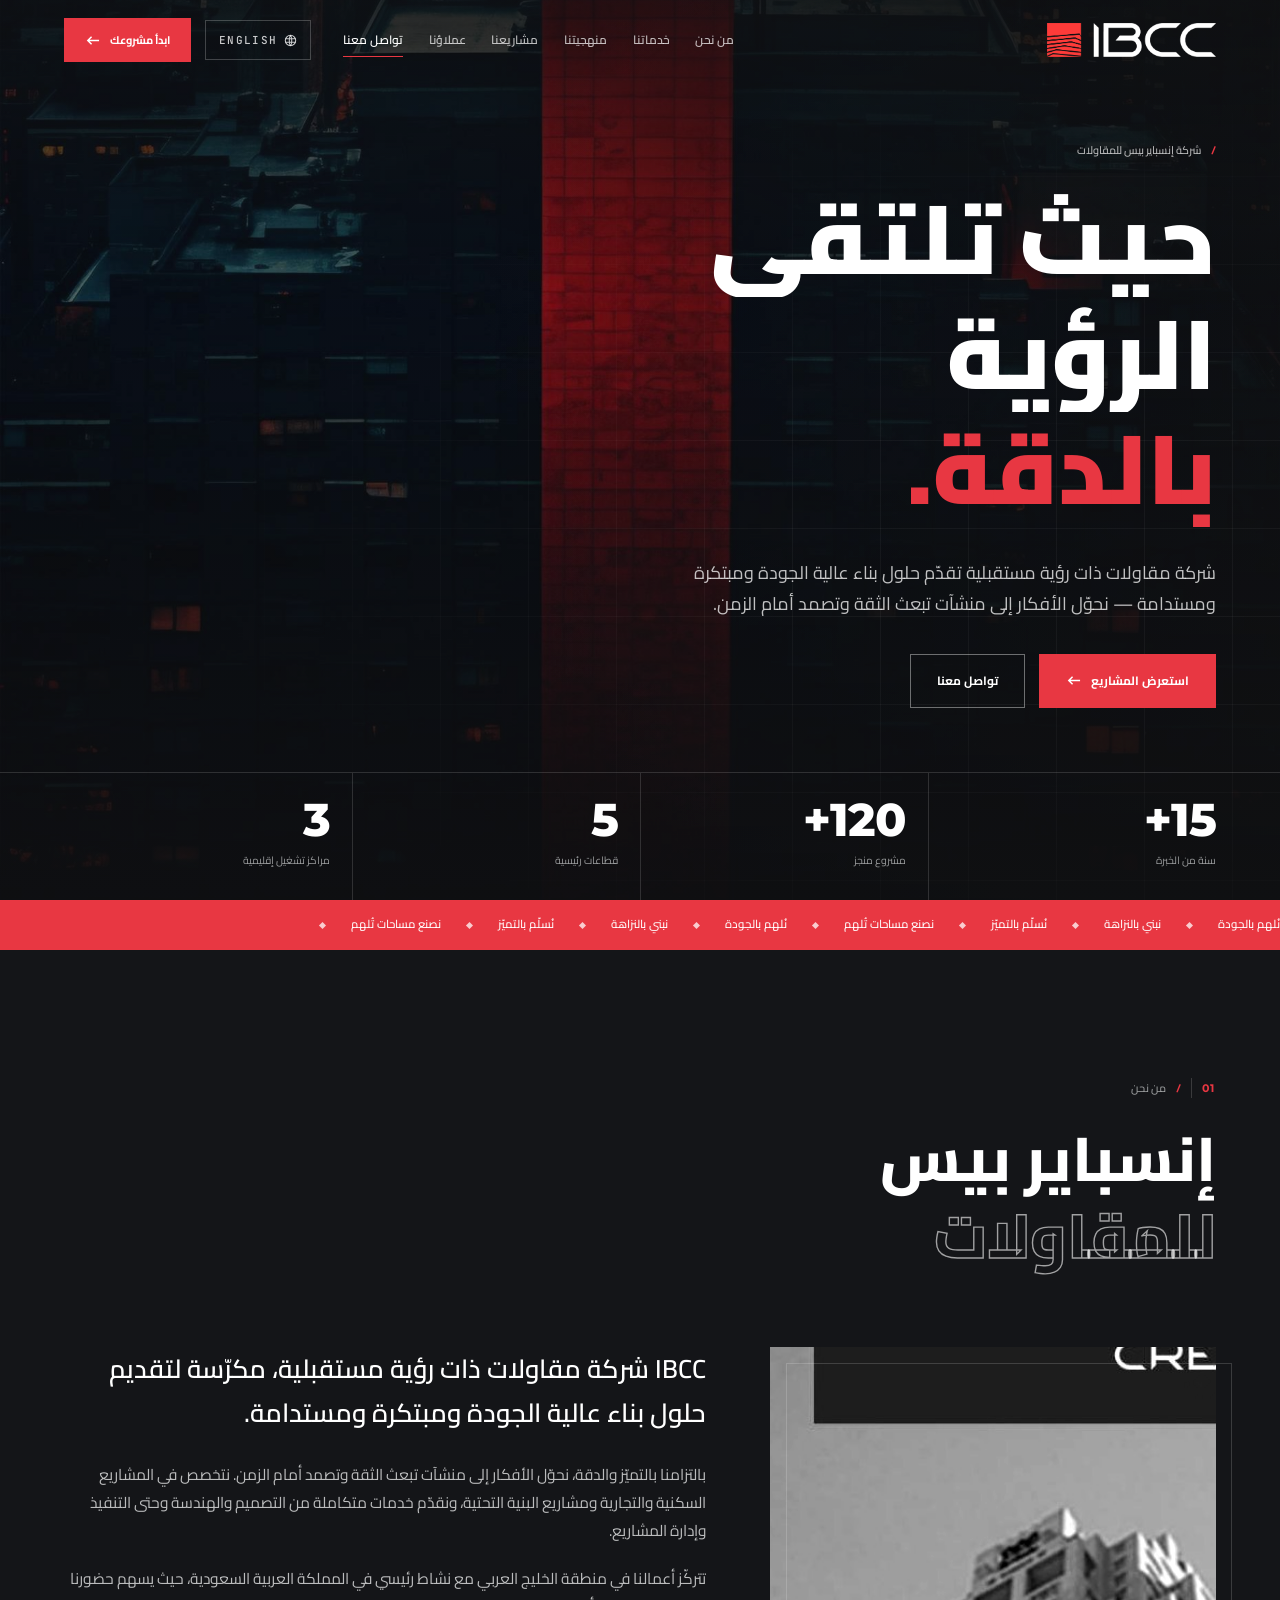
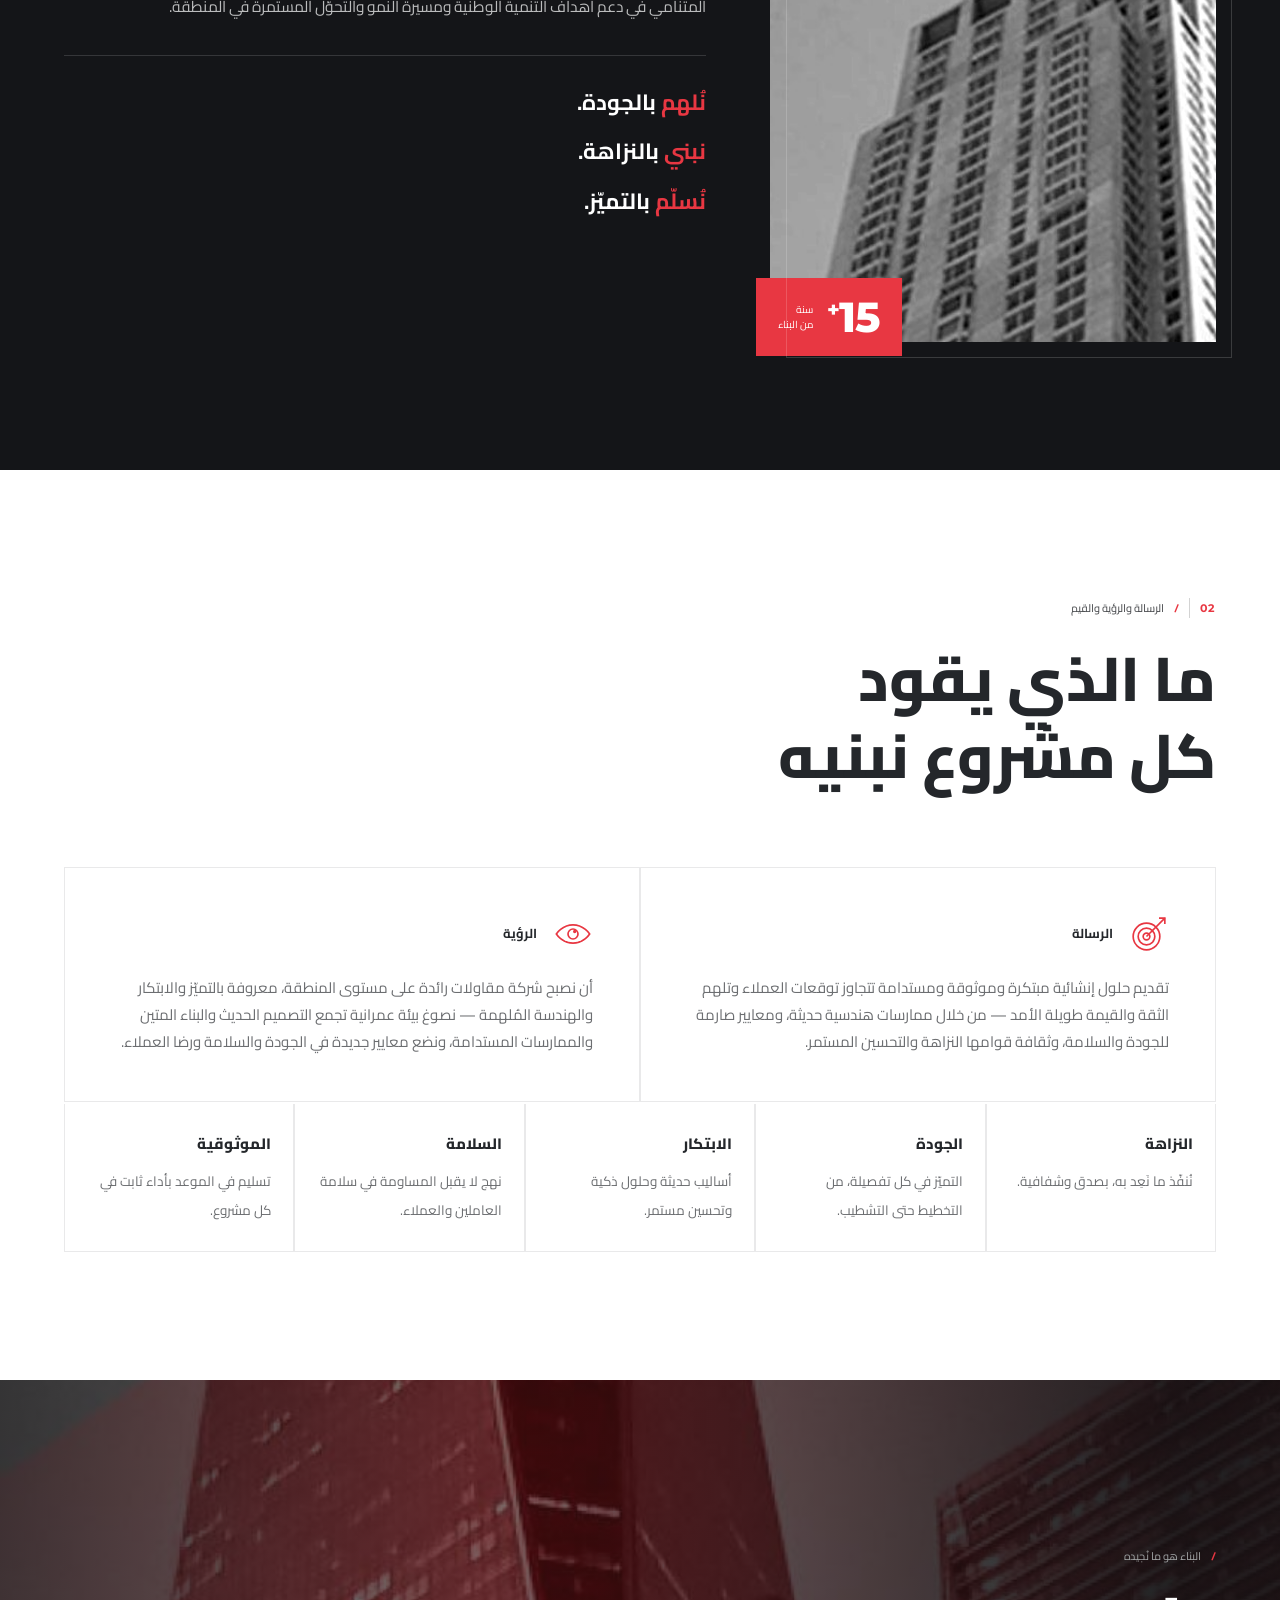
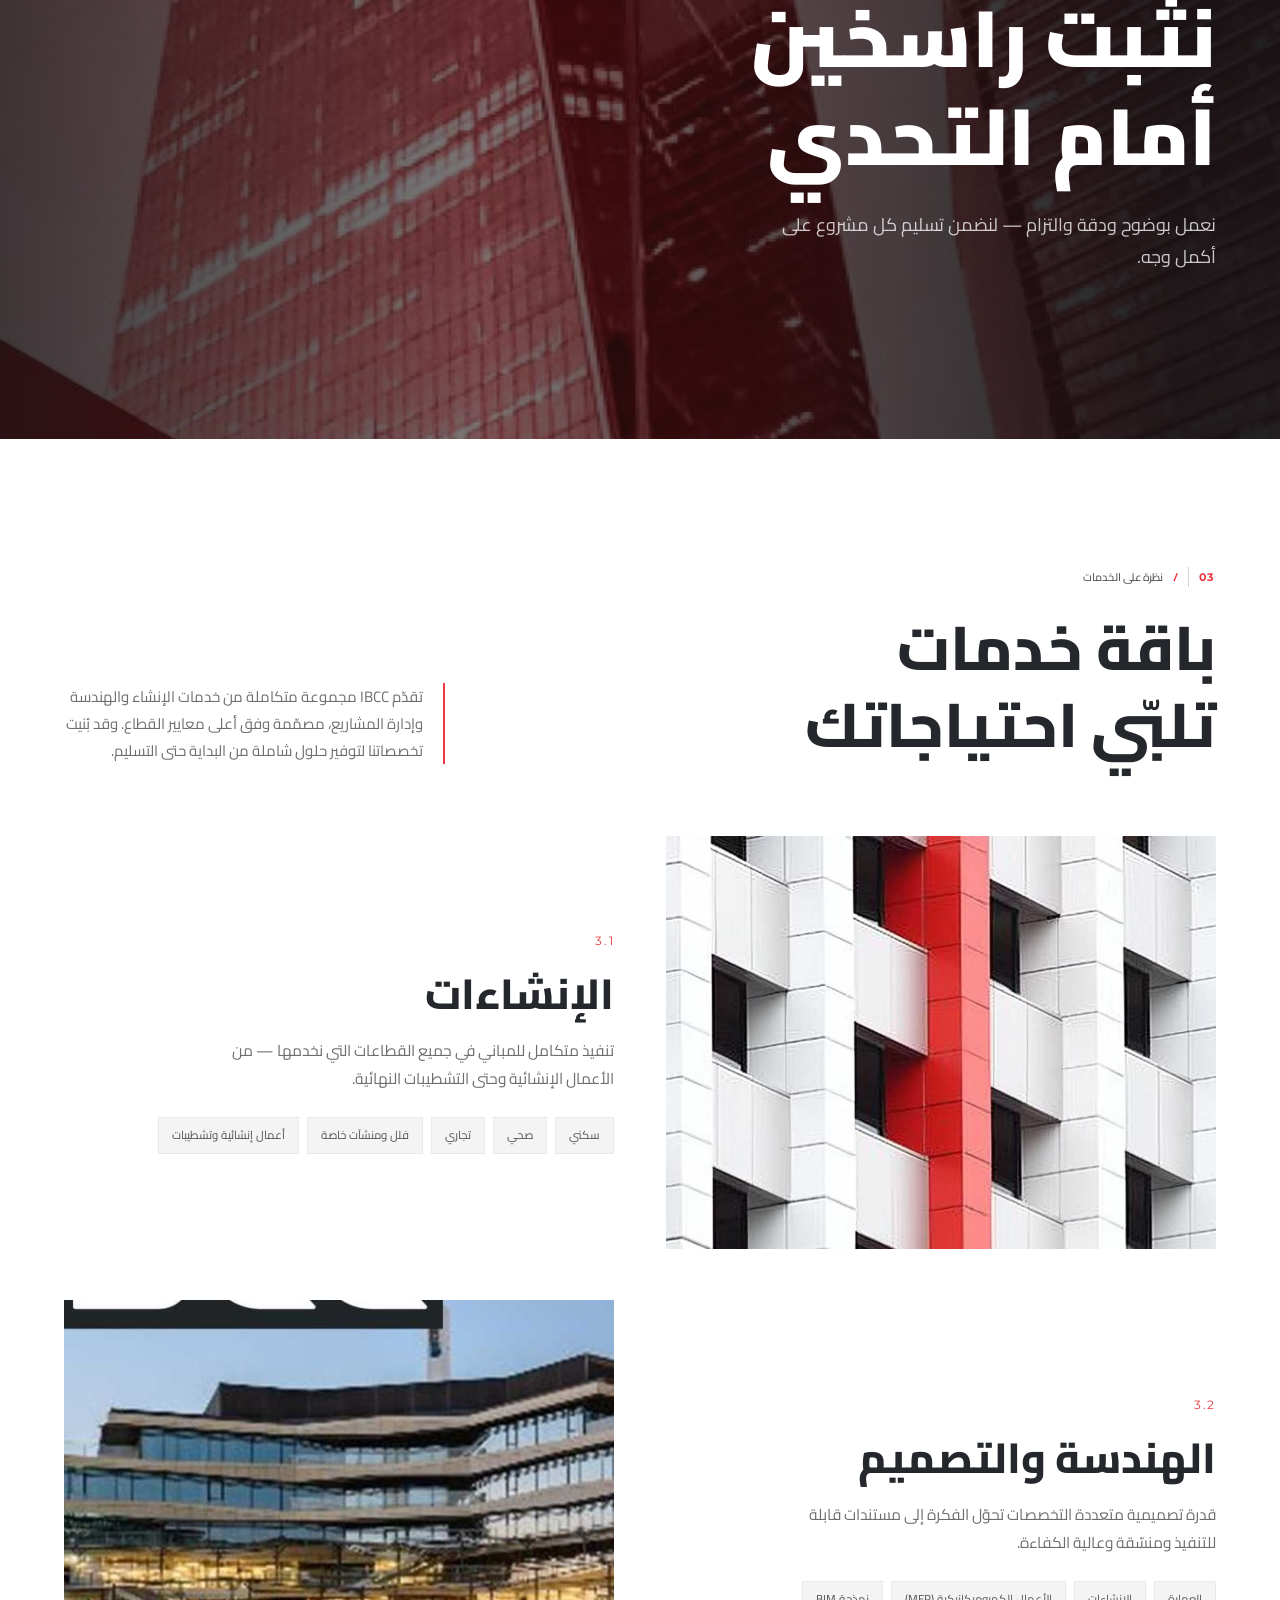
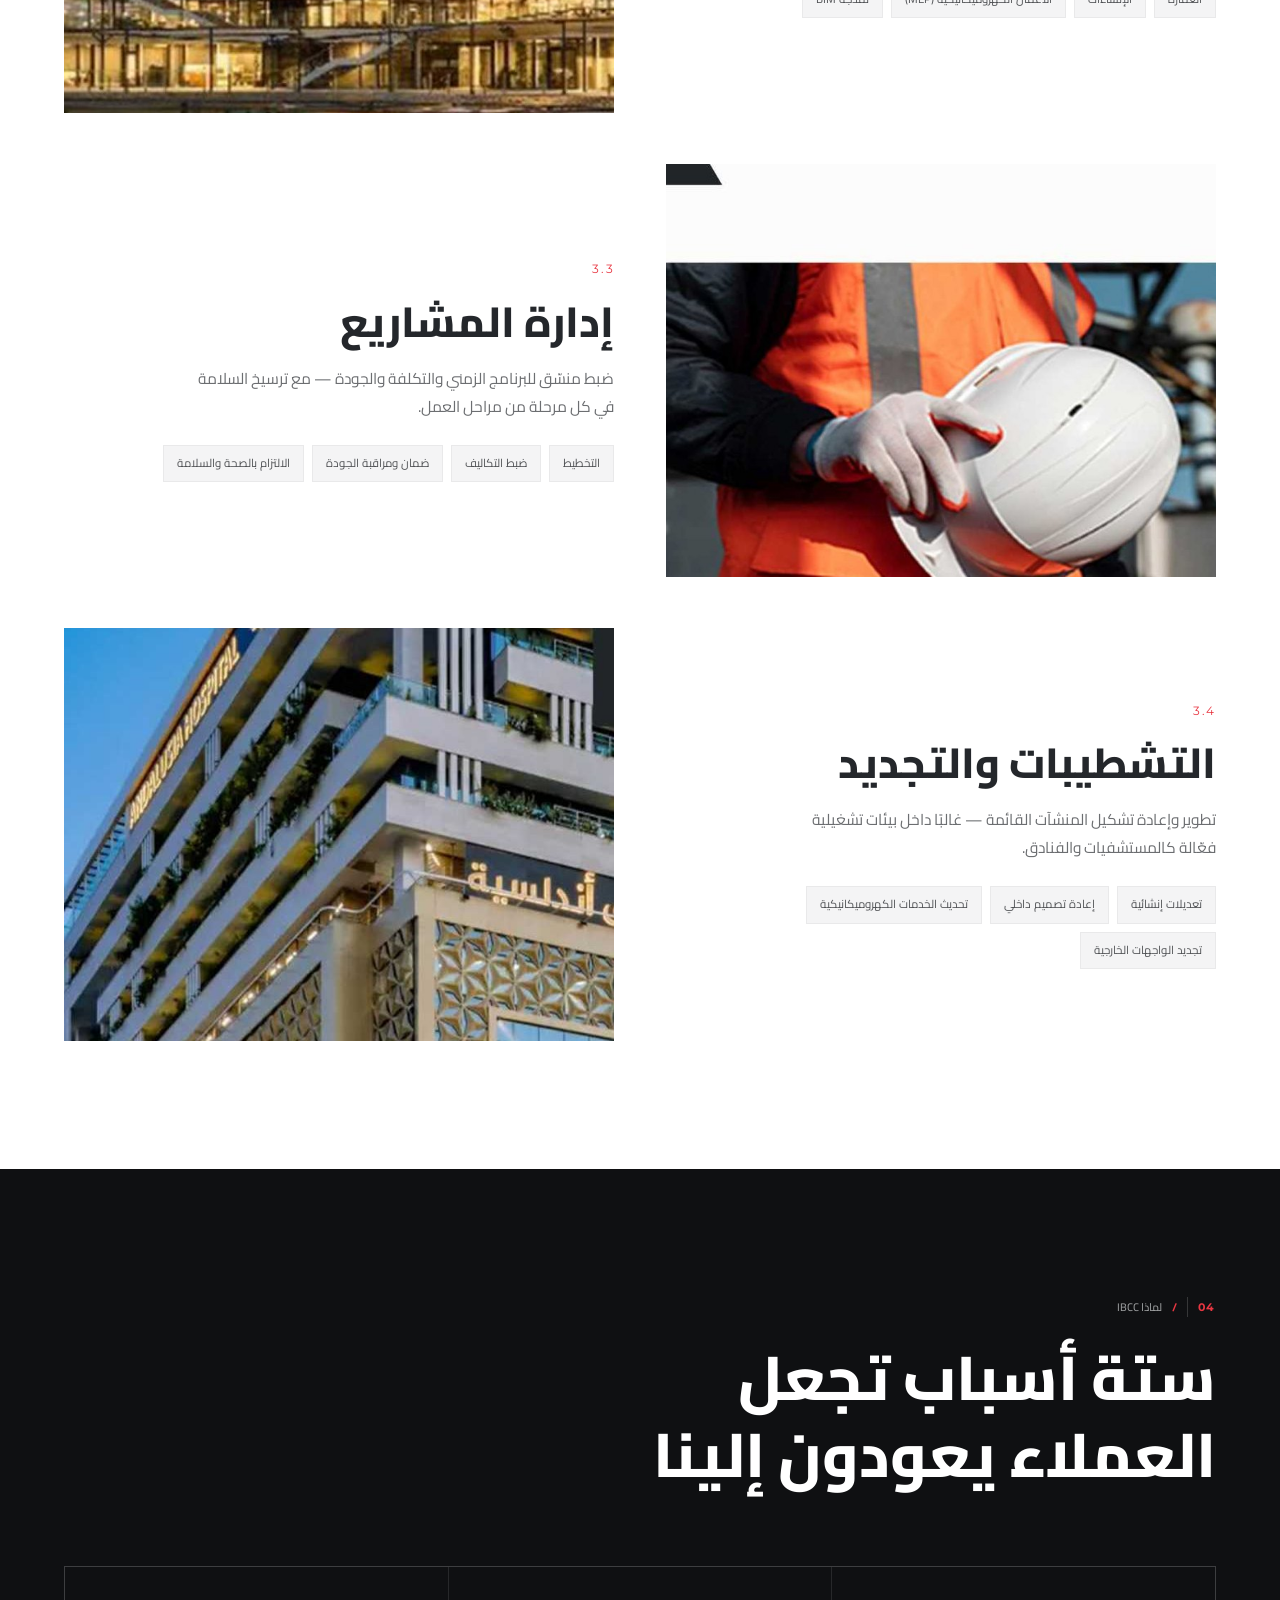
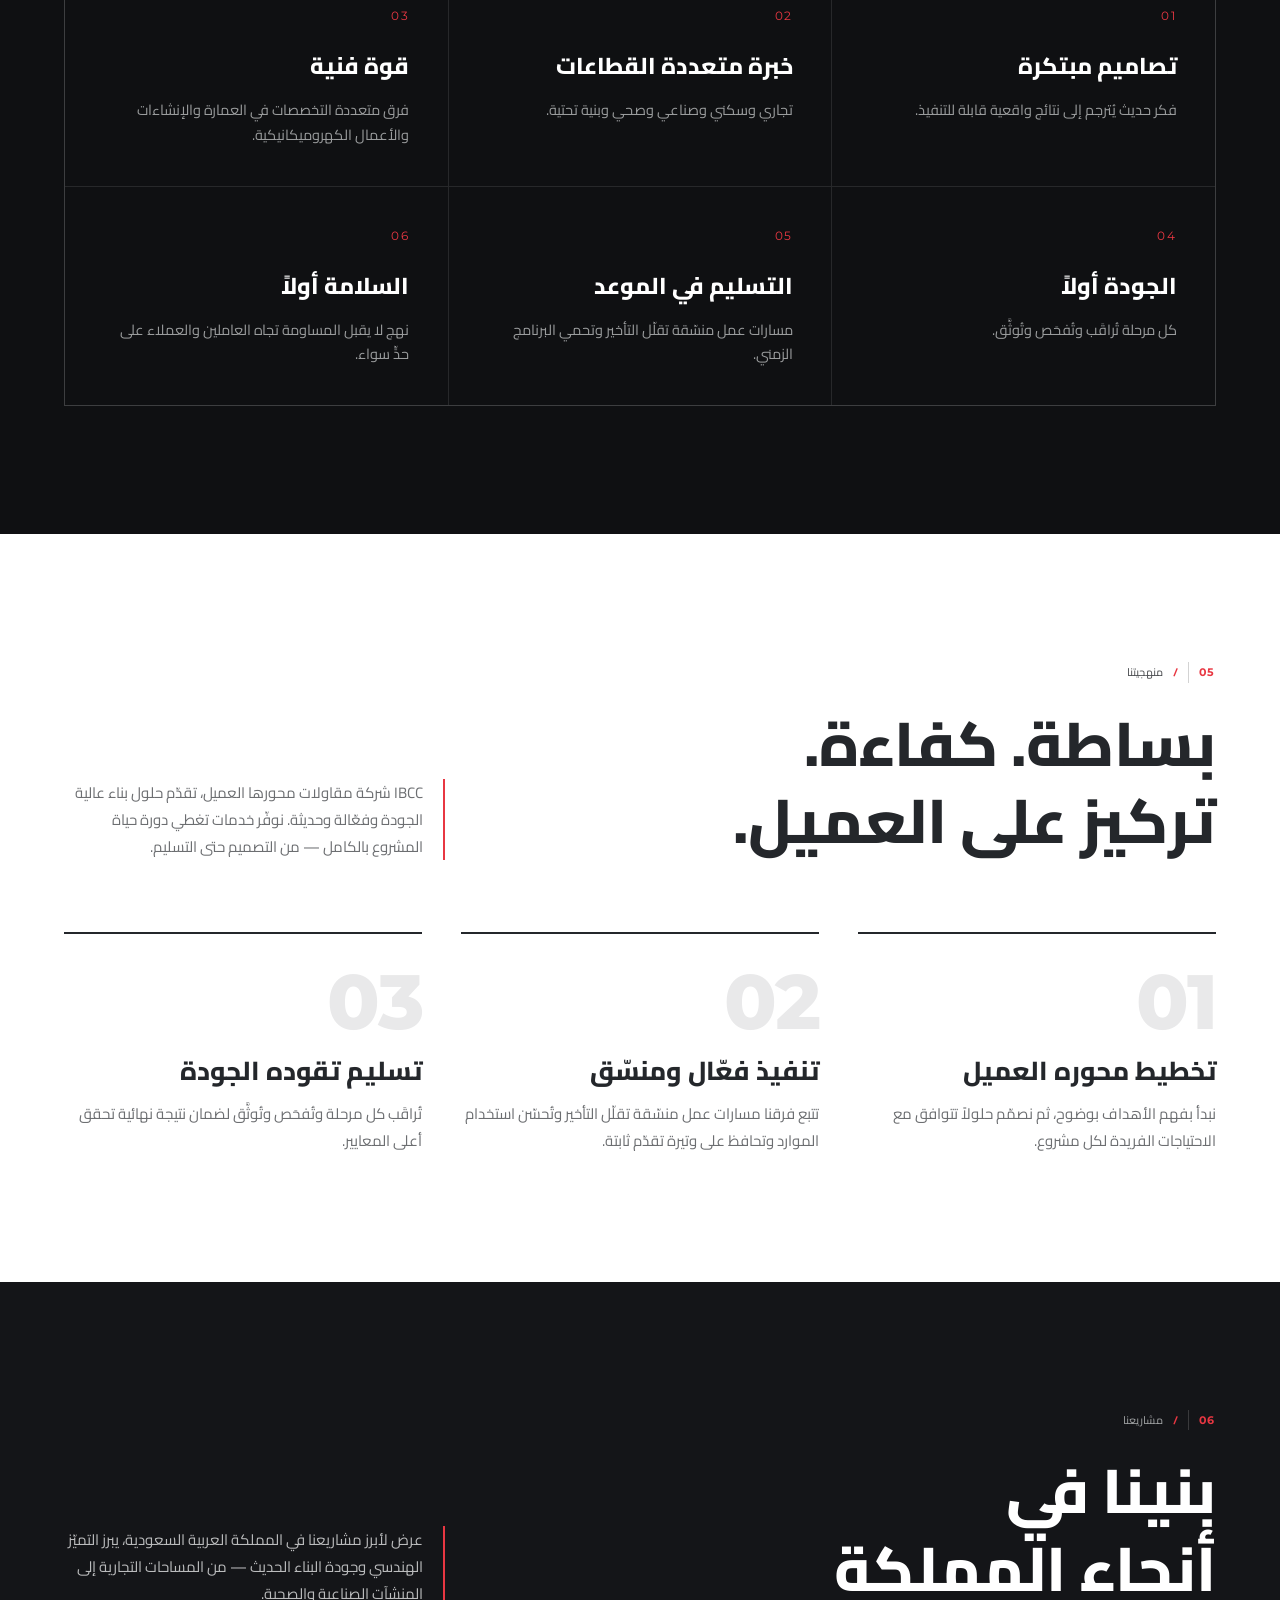
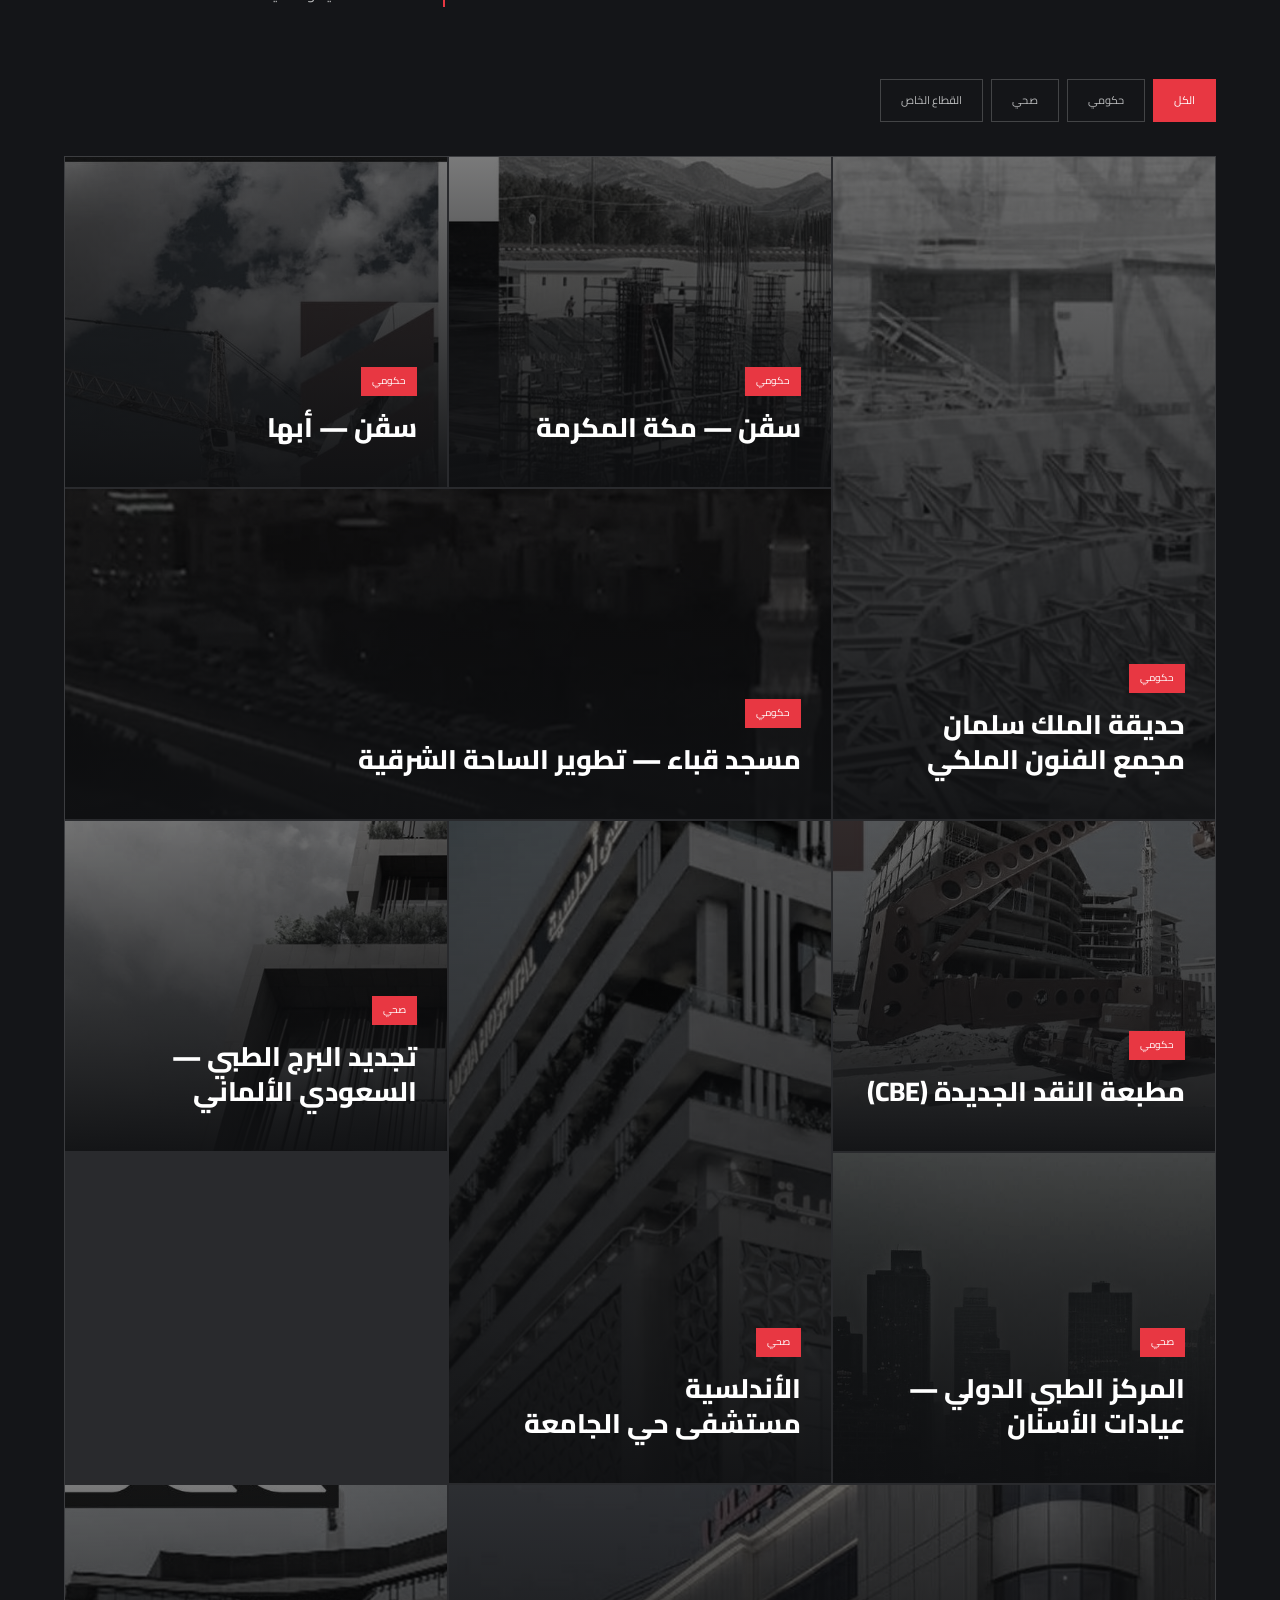
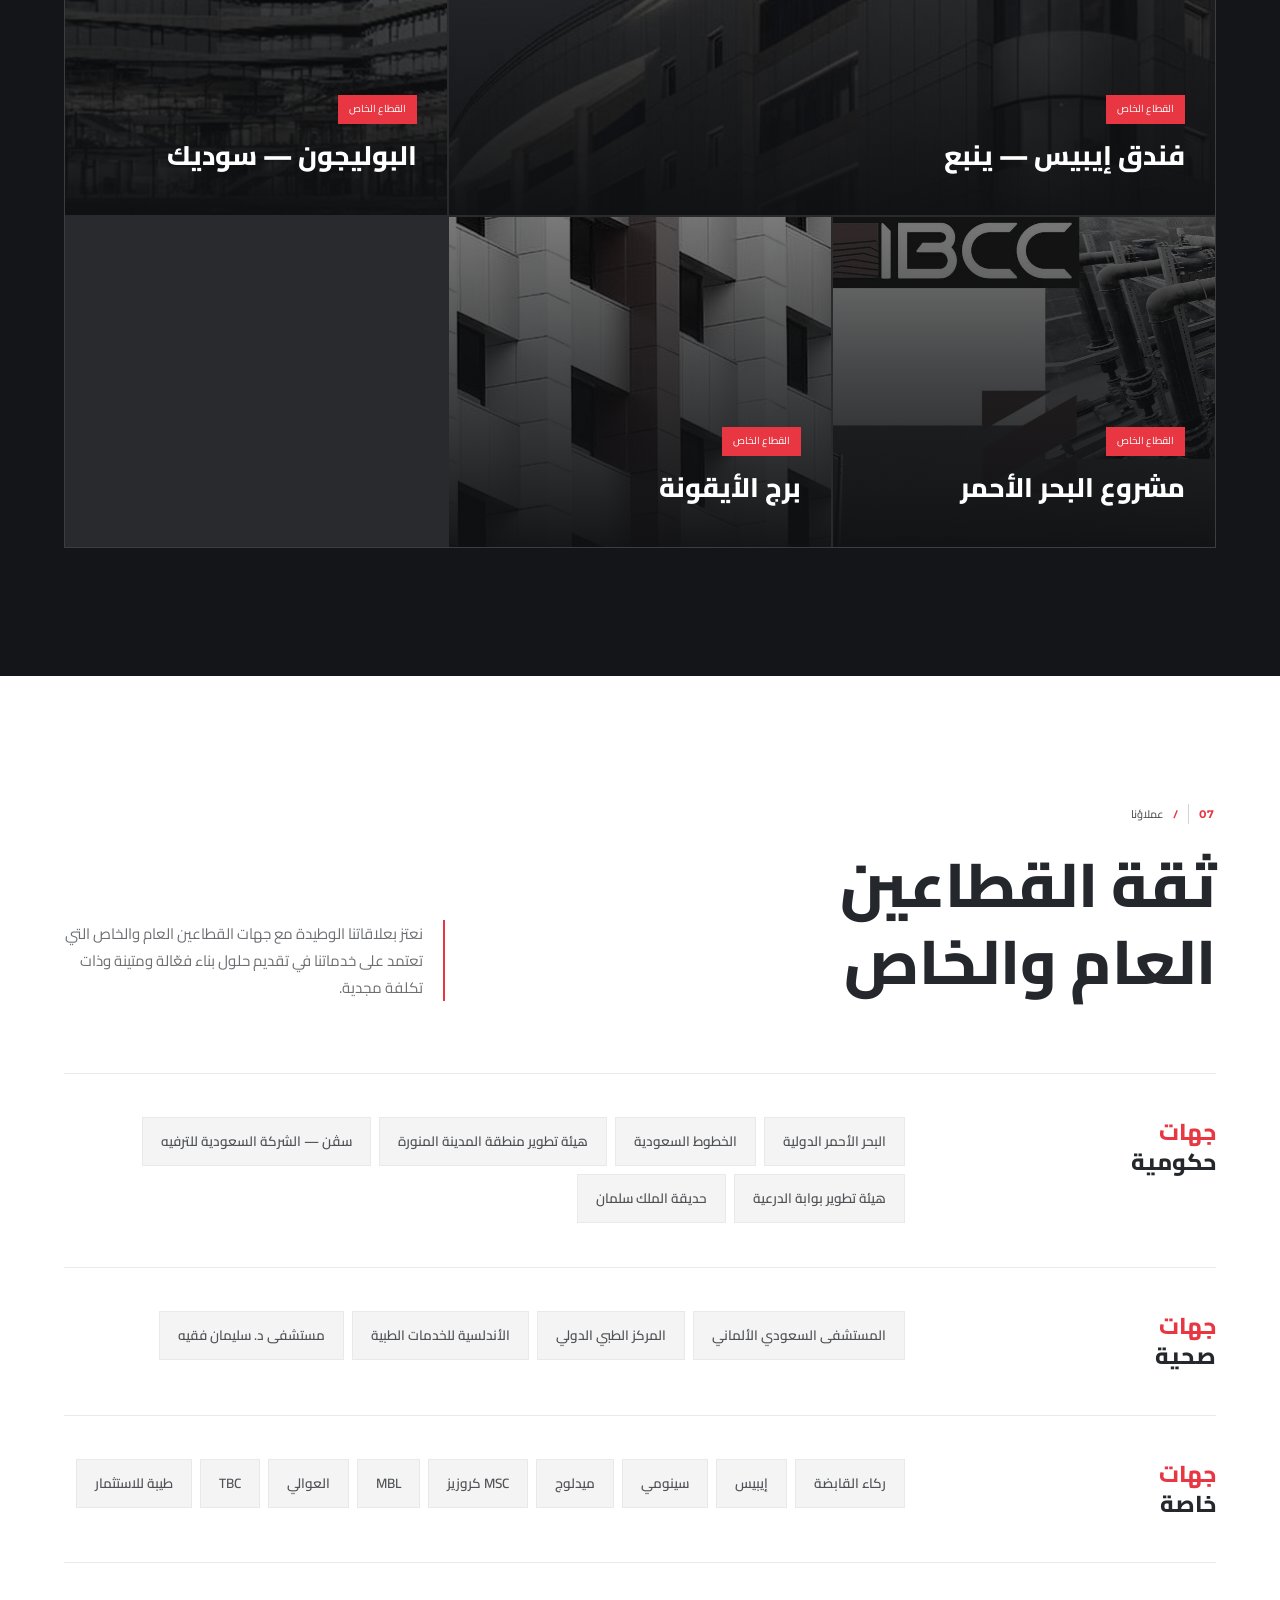
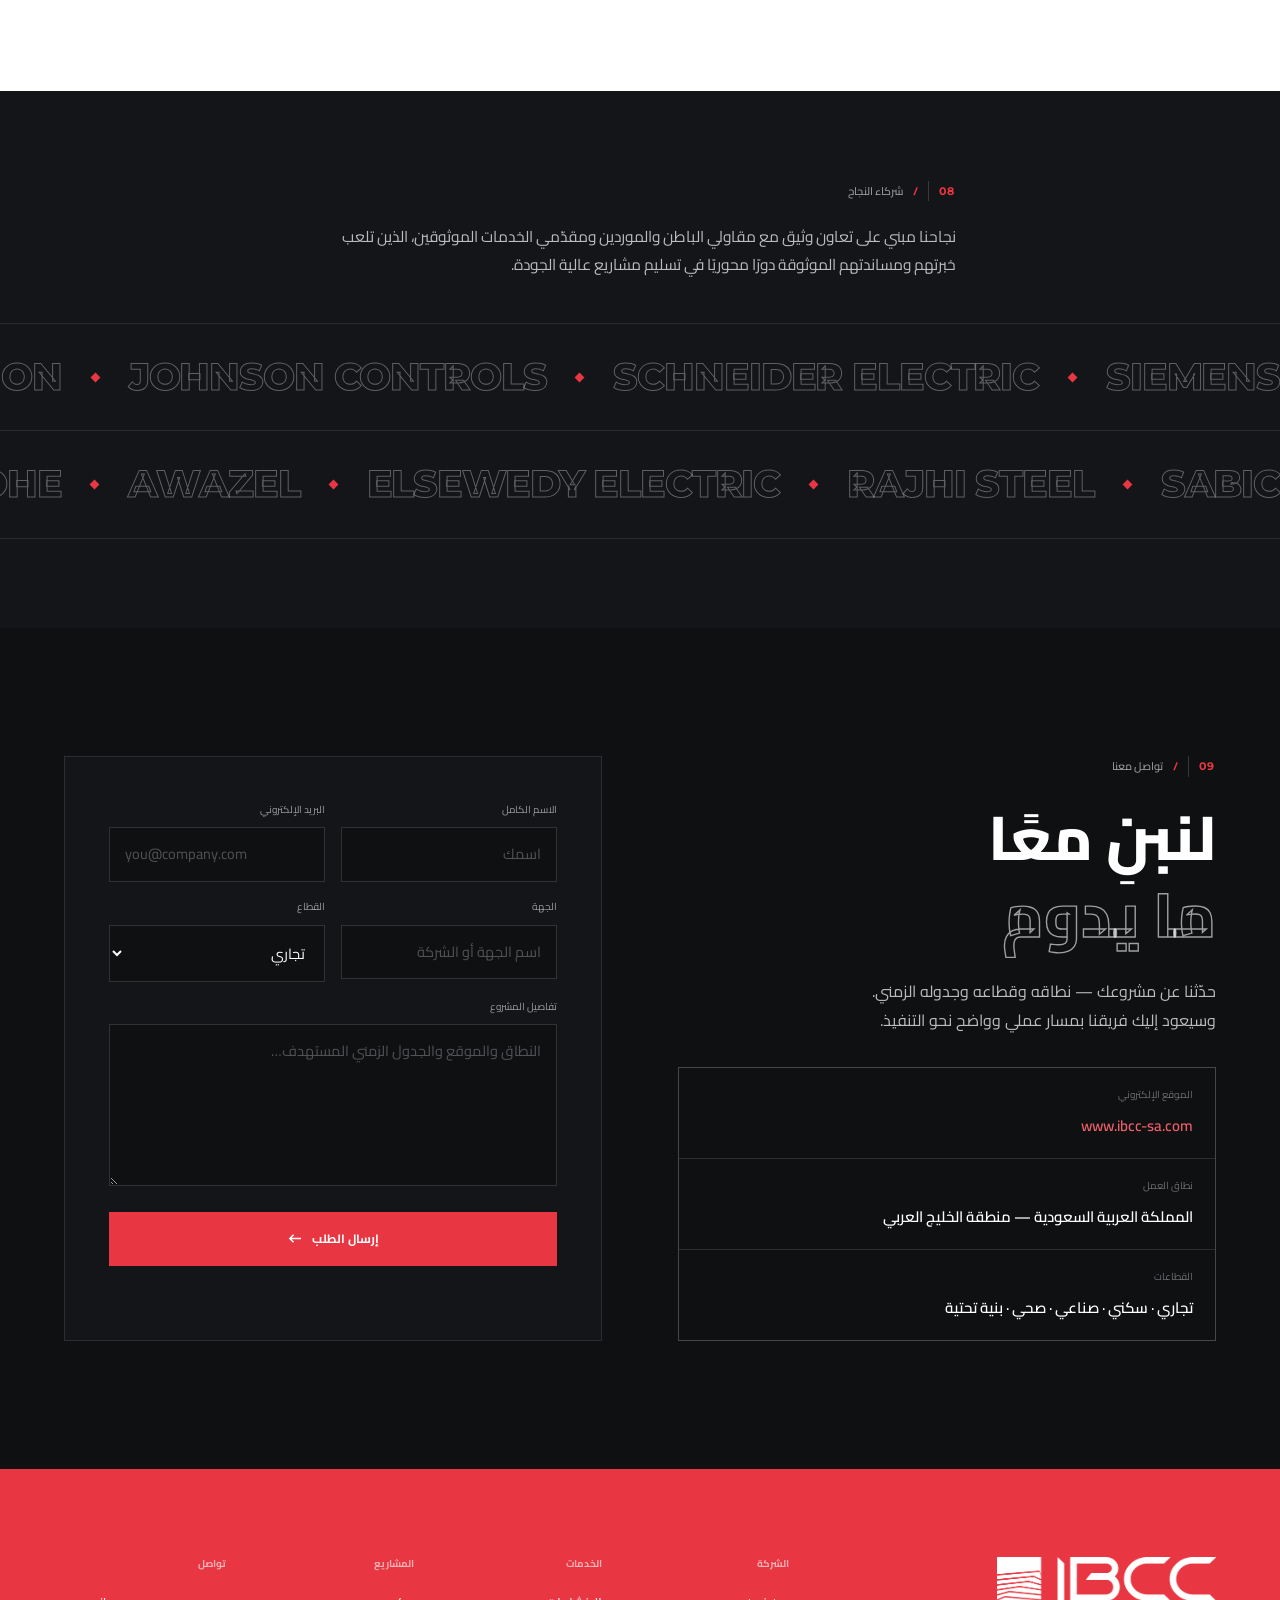
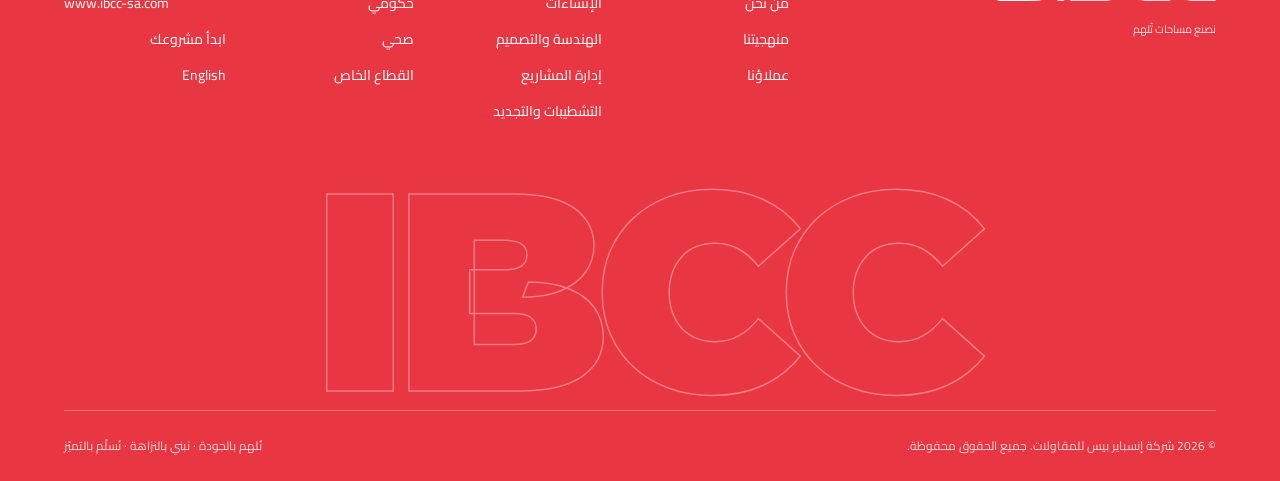
==== ar/index.html @ e0a818c0 "init" ====
<!DOCTYPE html>
<html lang="ar" dir="rtl">
<head>
<meta charset="UTF-8">
<meta name="viewport" content="width=device-width, initial-scale=1.0">
<title>IBCC — شركة إنسباير بيس للمقاولات | نصنع مساحات تُلهم</title>
<meta name="description" content="‏IBCC (شركة إنسباير بيس للمقاولات) شركة سعودية ذات رؤية مستقبلية تقدّم حلول بناء عالية الجودة ومبتكرة ومستدامة في القطاعات التجارية والسكنية والصناعية والصحية والبنية التحتية.">
<link rel="icon" href="../assets/logo-mark.png" type="image/png">
<link rel="alternate" hreflang="ar" href="index.html">
<link rel="alternate" hreflang="en" href="../index.html">
<link rel="preconnect" href="https://fonts.googleapis.com">
<link rel="preconnect" href="https://fonts.gstatic.com" crossorigin>
<link href="https://fonts.googleapis.com/css2?family=Cairo:wght@300;400;500;600;700;800;900&family=Montserrat:wght@700;800;900&family=JetBrains+Mono:wght@400;500;700&display=swap" rel="stylesheet">
<link rel="stylesheet" href="../css/styles.css">
</head>
<body>

<!-- ══════════════ PRELOADER ══════════════ -->
<div class="loader" id="loader">
  <div class="loader__inner">
    <img src="../assets/logo-mark.png" alt="" class="loader__mark">
    <div class="loader__bar"><span></span></div>
  </div>
</div>

<!-- ══════════════ HEADER ══════════════ -->
<header class="hdr" id="hdr">
  <div class="hdr__in">
    <a href="#top" class="hdr__logo" aria-label="الصفحة الرئيسية — IBCC">
      <img src="../assets/logo-dark.png" alt="IBCC — شركة إنسباير بيس للمقاولات">
    </a>

    <nav class="nav" id="nav" aria-label="القائمة الرئيسية">
      <div class="nav__head">
        <span class="nav__title">القائمة</span>
        <button class="nav__close" id="navClose" aria-label="إغلاق القائمة">
          <svg viewBox="0 0 16 16" aria-hidden="true"><path d="M3 3l10 10M13 3L3 13" fill="none" stroke="currentColor" stroke-width="1.7"/></svg>
        </button>
      </div>

      <a href="#about"    data-nav>من نحن</a>
      <a href="#services" data-nav>خدماتنا</a>
      <a href="#approach" data-nav>منهجيتنا</a>
      <a href="#projects" data-nav>مشاريعنا</a>
      <a href="#clients"  data-nav>عملاؤنا</a>
      <a href="#contact"  data-nav>تواصل معنا</a>

      <div class="nav__foot">
        <a href="#contact" class="btn btn--sm btn--red">
          <span>ابدأ مشروعك</span>
          <svg viewBox="0 0 16 16" aria-hidden="true"><path d="M1 8h12M9 4l4 4-4 4" fill="none" stroke="currentColor" stroke-width="1.6"/></svg>
        </a>
        <a class="lang" href="../index.html" hreflang="en" lang="en">
          <svg viewBox="0 0 16 16" aria-hidden="true"><circle cx="8" cy="8" r="6.4" fill="none" stroke="currentColor" stroke-width="1.3"/><path d="M8 1.6c2 2 2 10.8 0 12.8M8 1.6c-2 2-2 10.8 0 12.8M1.9 5.8h12.2M1.9 10.2h12.2" fill="none" stroke="currentColor" stroke-width="1.3"/></svg>
          <span lang="en">English</span>
        </a>
      </div>
    </nav>

    <div class="hdr__actions">
      <a class="lang lang--hdr" href="../index.html" hreflang="en" lang="en" aria-label="Switch to English">
        <svg viewBox="0 0 16 16" aria-hidden="true"><circle cx="8" cy="8" r="6.4" fill="none" stroke="currentColor" stroke-width="1.3"/><path d="M8 1.6c2 2 2 10.8 0 12.8M8 1.6c-2 2-2 10.8 0 12.8M1.9 5.8h12.2M1.9 10.2h12.2" fill="none" stroke="currentColor" stroke-width="1.3"/></svg>
        <span lang="en">English</span>
      </a>
      <a href="#contact" class="btn btn--sm btn--red">
        <span>ابدأ مشروعك</span>
        <svg viewBox="0 0 16 16" aria-hidden="true"><path d="M1 8h12M9 4l4 4-4 4" fill="none" stroke="currentColor" stroke-width="1.6"/></svg>
      </a>
      <button class="burger" id="burger" aria-label="القائمة" aria-expanded="false" aria-controls="nav">
        <span></span><span></span><span></span>
      </button>
    </div>
  </div>
  <div class="hdr__progress" id="progress"></div>
</header>

<div class="scrim" id="scrim" aria-hidden="true"></div>

<main id="top">

<!-- ══════════════ HERO ══════════════ -->
<section class="hero">
  <div class="hero__bg">
    <img src="../assets/hero.jpg" alt="" aria-hidden="true">
  </div>
  <div class="hero__grid" aria-hidden="true"></div>

  <div class="hero__in">
    <p class="eyebrow eyebrow--light hero__eyebrow">
      <span class="slash">/</span> شركة إنسباير بيس للمقاولات
    </p>

    <h1 class="hero__title">
      <span class="line"><span>حيث تلتقي</span></span>
      <span class="line"><span>الرؤية</span></span>
      <span class="line"><span class="accent">بالدقة.</span></span>
    </h1>

    <p class="hero__sub">
      شركة مقاولات ذات رؤية مستقبلية تقدّم حلول بناء عالية الجودة ومبتكرة ومستدامة —
      نحوّل الأفكار إلى منشآت تبعث الثقة وتصمد أمام الزمن.
    </p>

    <div class="hero__cta">
      <a href="#projects" class="btn btn--red">
        <span>استعرض المشاريع</span>
        <svg viewBox="0 0 16 16" aria-hidden="true"><path d="M1 8h12M9 4l4 4-4 4" fill="none" stroke="currentColor" stroke-width="1.6"/></svg>
      </a>
      <a href="#contact" class="btn btn--ghost"><span>تواصل معنا</span></a>
    </div>
  </div>

  <ul class="hero__stats">
    <li><b data-count="15" data-suffix="+">0</b><span>سنة من الخبرة</span></li>
    <li><b data-count="120" data-suffix="+">0</b><span>مشروع منجز</span></li>
    <li><b data-count="5">0</b><span>قطاعات رئيسية</span></li>
    <li><b data-count="3">0</b><span>مراكز تشغيل إقليمية</span></li>
  </ul>
</section>

<!-- ══════════════ TICKER ══════════════ -->
<div class="ticker" aria-hidden="true">
  <div class="ticker__track">
    <span>نُلهم بالجودة<i></i>نبني بالنزاهة<i></i>نُسلّم بالتميّز<i></i>نصنع مساحات تُلهم<i></i></span>
    <span>نُلهم بالجودة<i></i>نبني بالنزاهة<i></i>نُسلّم بالتميّز<i></i>نصنع مساحات تُلهم<i></i></span>
  </div>
</div>

<!-- ══════════════ ABOUT ══════════════ -->
<section class="sec sec--dark about" id="about">
  <div class="wrap">
    <div class="sec__head reveal">
      <p class="eyebrow eyebrow--light"><span class="idx">01</span><span class="slash">/</span> من نحن</p>
      <h2 class="h2 h2--light">إنسباير بيس<br><span class="outline">للمقاولات</span></h2>
    </div>

    <div class="about__grid">
      <div class="about__media reveal">
        <img src="../assets/bwtower.jpg" alt="برج سكني نفّذته IBCC">
        <div class="about__badge">
          <b>15<sup>+</sup></b>
          <span>سنة<br>من البناء</span>
        </div>
      </div>

      <div class="about__body reveal">
        <p class="lead">
          ‏IBCC شركة مقاولات ذات رؤية مستقبلية، مكرّسة لتقديم حلول بناء عالية الجودة
          ومبتكرة ومستدامة.
        </p>
        <p>
          بالتزامنا بالتميّز والدقة، نحوّل الأفكار إلى منشآت تبعث الثقة وتصمد أمام الزمن.
          نتخصص في المشاريع السكنية والتجارية ومشاريع البنية التحتية، ونقدّم خدمات متكاملة
          من التصميم والهندسة وحتى التنفيذ وإدارة المشاريع.
        </p>
        <p>
          تتركّز أعمالنا في منطقة الخليج العربي مع نشاط رئيسي في المملكة العربية السعودية،
          حيث يسهم حضورنا المتنامي في دعم أهداف التنمية الوطنية ومسيرة النمو والتحوّل
          المستمرة في المنطقة.
        </p>

        <ul class="motto">
          <li><em>نُلهم</em> بالجودة.</li>
          <li><em>نبني</em> بالنزاهة.</li>
          <li><em>نُسلّم</em> بالتميّز.</li>
        </ul>
      </div>
    </div>
  </div>
</section>

<!-- ══════════════ MISSION / VISION / VALUES ══════════════ -->
<section class="sec sec--paper mvv">
  <div class="wrap">
    <div class="sec__head reveal">
      <p class="eyebrow"><span class="idx">02</span><span class="slash">/</span> الرسالة والرؤية والقيم</p>
      <h2 class="h2">ما الذي يقود<br>كل مشروع نبنيه</h2>
    </div>

    <div class="mvv__grid">
      <article class="mv reveal">
        <div class="mv__top">
          <svg class="mv__icon" viewBox="0 0 48 48" aria-hidden="true">
            <circle cx="21" cy="27" r="16" fill="none" stroke="currentColor" stroke-width="2"/>
            <circle cx="21" cy="27" r="10" fill="none" stroke="currentColor" stroke-width="2"/>
            <circle cx="21" cy="27" r="4"  fill="none" stroke="currentColor" stroke-width="2"/>
            <path d="M21 27 L43 5" stroke="currentColor" stroke-width="2" fill="none"/>
            <path d="M36 5h7v7" stroke="currentColor" stroke-width="2" fill="none"/>
          </svg>
          <h3>الرسالة</h3>
        </div>
        <p>
          تقديم حلول إنشائية مبتكرة وموثوقة ومستدامة تتجاوز توقعات العملاء وتلهم الثقة
          والقيمة طويلة الأمد — من خلال ممارسات هندسية حديثة، ومعايير صارمة للجودة
          والسلامة، وثقافة قوامها النزاهة والتحسين المستمر.
        </p>
      </article>

      <article class="mv reveal">
        <div class="mv__top">
          <svg class="mv__icon" viewBox="0 0 48 48" aria-hidden="true">
            <path d="M4 24s7-11 20-11 20 11 20 11-7 11-20 11S4 24 4 24Z" fill="none" stroke="currentColor" stroke-width="2"/>
            <circle cx="24" cy="24" r="6" fill="none" stroke="currentColor" stroke-width="2"/>
            <circle cx="26" cy="21" r="2" fill="currentColor"/>
          </svg>
          <h3>الرؤية</h3>
        </div>
        <p>
          أن نصبح شركة مقاولات رائدة على مستوى المنطقة، معروفة بالتميّز والابتكار والهندسة
          المُلهمة — نصوغ بيئة عمرانية تجمع التصميم الحديث والبناء المتين والممارسات
          المستدامة، ونضع معايير جديدة في الجودة والسلامة ورضا العملاء.
        </p>
      </article>
    </div>

    <ul class="values">
      <li class="reveal"><b>النزاهة</b><span>نُنفّذ ما نَعِد به، بصدق وشفافية.</span></li>
      <li class="reveal"><b>الجودة</b><span>التميّز في كل تفصيلة، من التخطيط حتى التشطيب.</span></li>
      <li class="reveal"><b>الابتكار</b><span>أساليب حديثة وحلول ذكية وتحسين مستمر.</span></li>
      <li class="reveal"><b>السلامة</b><span>نهج لا يقبل المساومة في سلامة العاملين والعملاء.</span></li>
      <li class="reveal"><b>الموثوقية</b><span>تسليم في الموعد بأداء ثابت في كل مشروع.</span></li>
    </ul>
  </div>
</section>

<!-- ══════════════ STATEMENT BAND ══════════════ -->
<section class="band">
  <div class="band__bg"><img src="../assets/towers.jpg" alt="" aria-hidden="true"></div>
  <div class="wrap band__in reveal">
    <p class="eyebrow eyebrow--light"><span class="slash">/</span> البناء هو ما نُجيده</p>
    <h2 class="band__title">نثبت راسخين<br>أمام التحدي</h2>
    <p class="band__sub">
      نعمل بوضوح ودقة والتزام — لنضمن تسليم كل مشروع على أكمل وجه.
    </p>
  </div>
</section>

<!-- ══════════════ SERVICES ══════════════ -->
<section class="sec sec--paper services" id="services">
  <div class="wrap">
    <div class="sec__head sec__head--split reveal">
      <div>
        <p class="eyebrow"><span class="idx">03</span><span class="slash">/</span> نظرة على الخدمات</p>
        <h2 class="h2">باقة خدمات<br>تلبّي احتياجاتك</h2>
      </div>
      <p class="sec__note">
        تقدّم IBCC مجموعة متكاملة من خدمات الإنشاء والهندسة وإدارة المشاريع، مصمّمة وفق أعلى
        معايير القطاع. وقد بُنيت تخصصاتنا لتوفير حلول شاملة من البداية حتى التسليم.
      </p>
    </div>

    <div class="svc">
      <article class="svc__row reveal">
        <div class="svc__media"><img src="../assets/facade.jpg" alt="الإنشاءات السكنية والتجارية"></div>
        <div class="svc__body">
          <span class="svc__no">3.1</span>
          <h3>الإنشاءات</h3>
          <p>تنفيذ متكامل للمباني في جميع القطاعات التي نخدمها — من الأعمال الإنشائية
             وحتى التشطيبات النهائية.</p>
          <ul class="ticks">
            <li>سكني</li><li>صحي</li><li>تجاري</li>
            <li>فلل ومنشآت خاصة</li><li>أعمال إنشائية وتشطيبات</li>
          </ul>
        </div>
      </article>

      <article class="svc__row svc__row--flip reveal">
        <div class="svc__media"><img src="../assets/pr-polygon.jpg" alt="الهندسة والتصميم"></div>
        <div class="svc__body">
          <span class="svc__no">3.2</span>
          <h3>الهندسة والتصميم</h3>
          <p>قدرة تصميمية متعددة التخصصات تحوّل الفكرة إلى مستندات قابلة للتنفيذ ومنسّقة
             وعالية الكفاءة.</p>
          <ul class="ticks">
            <li>العمارة</li><li>الإنشاءات</li><li>الأعمال الكهروميكانيكية (MEP)</li><li>نمذجة BIM</li>
          </ul>
        </div>
      </article>

      <article class="svc__row reveal">
        <div class="svc__media"><img src="../assets/worker.jpg" alt="إدارة المشاريع والإشراف على الموقع"></div>
        <div class="svc__body">
          <span class="svc__no">3.3</span>
          <h3>إدارة المشاريع</h3>
          <p>ضبط منسّق للبرنامج الزمني والتكلفة والجودة — مع ترسيخ السلامة في كل مرحلة
             من مراحل العمل.</p>
          <ul class="ticks">
            <li>التخطيط</li><li>ضبط التكاليف</li><li>ضمان ومراقبة الجودة</li><li>الالتزام بالصحة والسلامة</li>
          </ul>
        </div>
      </article>

      <article class="svc__row svc__row--flip reveal">
        <div class="svc__media"><img src="../assets/pr-andalusia.jpg" alt="التشطيبات والتجديد"></div>
        <div class="svc__body">
          <span class="svc__no">3.4</span>
          <h3>التشطيبات والتجديد</h3>
          <p>تطوير وإعادة تشكيل المنشآت القائمة — غالبًا داخل بيئات تشغيلية فعّالة
             كالمستشفيات والفنادق.</p>
          <ul class="ticks">
            <li>تعديلات إنشائية</li><li>إعادة تصميم داخلي</li>
            <li>تحديث الخدمات الكهروميكانيكية</li><li>تجديد الواجهات الخارجية</li>
          </ul>
        </div>
      </article>
    </div>
  </div>
</section>

<!-- ══════════════ WHY IBCC ══════════════ -->
<section class="sec sec--ink why">
  <div class="wrap">
    <div class="sec__head reveal">
      <p class="eyebrow eyebrow--light"><span class="idx">04</span><span class="slash">/</span> لماذا IBCC</p>
      <h2 class="h2 h2--light">ستة أسباب تجعل<br>العملاء يعودون إلينا</h2>
    </div>

    <ul class="why__list">
      <li class="reveal"><span class="why__n">01</span><b>تصاميم مبتكرة</b><p>فكر حديث يُترجم إلى نتائج واقعية قابلة للتنفيذ.</p></li>
      <li class="reveal"><span class="why__n">02</span><b>خبرة متعددة القطاعات</b><p>تجاري وسكني وصناعي وصحي وبنية تحتية.</p></li>
      <li class="reveal"><span class="why__n">03</span><b>قوة فنية</b><p>فرق متعددة التخصصات في العمارة والإنشاءات والأعمال الكهروميكانيكية.</p></li>
      <li class="reveal"><span class="why__n">04</span><b>الجودة أولاً</b><p>كل مرحلة تُراقَب وتُفحَص وتُوثَّق.</p></li>
      <li class="reveal"><span class="why__n">05</span><b>التسليم في الموعد</b><p>مسارات عمل منسّقة تقلّل التأخير وتحمي البرنامج الزمني.</p></li>
      <li class="reveal"><span class="why__n">06</span><b>السلامة أولاً</b><p>نهج لا يقبل المساومة تجاه العاملين والعملاء على حدٍّ سواء.</p></li>
    </ul>
  </div>
</section>

<!-- ══════════════ APPROACH ══════════════ -->
<section class="sec sec--paper approach" id="approach">
  <div class="wrap">
    <div class="sec__head sec__head--split reveal">
      <div>
        <p class="eyebrow"><span class="idx">05</span><span class="slash">/</span> منهجيتنا</p>
        <h2 class="h2">بساطة. كفاءة.<br>تركيز على العميل.</h2>
      </div>
      <p class="sec__note">
        ‏IBCC شركة مقاولات محورها العميل، تقدّم حلول بناء عالية الجودة وفعّالة وحديثة.
        نوفّر خدمات تغطي دورة حياة المشروع بالكامل — من التصميم حتى التسليم.
      </p>
    </div>

    <ol class="steps">
      <li class="reveal">
        <span class="steps__n">01</span>
        <h3>تخطيط محوره العميل</h3>
        <p>نبدأ بفهم الأهداف بوضوح، ثم نصمّم حلولاً تتوافق مع الاحتياجات الفريدة
           لكل مشروع.</p>
      </li>
      <li class="reveal">
        <span class="steps__n">02</span>
        <h3>تنفيذ فعّال ومنسّق</h3>
        <p>تتبع فرقنا مسارات عمل منسّقة تقلّل التأخير وتُحسّن استخدام الموارد وتحافظ
           على وتيرة تقدّم ثابتة.</p>
      </li>
      <li class="reveal">
        <span class="steps__n">03</span>
        <h3>تسليم تقوده الجودة</h3>
        <p>تُراقَب كل مرحلة وتُفحَص وتُوثَّق لضمان نتيجة نهائية تحقق أعلى المعايير.</p>
      </li>
    </ol>
  </div>
</section>

<!-- ══════════════ PROJECTS ══════════════ -->
<section class="sec sec--dark projects" id="projects">
  <div class="wrap">
    <div class="sec__head sec__head--split reveal">
      <div>
        <p class="eyebrow eyebrow--light"><span class="idx">06</span><span class="slash">/</span> مشاريعنا</p>
        <h2 class="h2 h2--light">بنينا في<br>أنحاء المملكة</h2>
      </div>
      <p class="sec__note sec__note--light">
        عرض لأبرز مشاريعنا في المملكة العربية السعودية، يبرز التميّز الهندسي وجودة البناء
        الحديث — من المساحات التجارية إلى المنشآت الصناعية والصحية.
      </p>
    </div>

    <div class="filters reveal" role="tablist" aria-label="قطاعات المشاريع">
      <button class="filters__b is-on" data-filter="all"  role="tab" aria-selected="true">الكل</button>
      <button class="filters__b" data-filter="gov"     role="tab" aria-selected="false">حكومي</button>
      <button class="filters__b" data-filter="health"  role="tab" aria-selected="false">صحي</button>
      <button class="filters__b" data-filter="private" role="tab" aria-selected="false">القطاع الخاص</button>
    </div>

    <div class="pgrid" id="pgrid">
      <article class="card card--tall reveal" data-cat="gov">
        <div class="card__img"><img src="../assets/pr-ksp.jpg" alt="حديقة الملك سلمان — مجمع الفنون الملكي"></div>
        <div class="card__meta">
          <span class="tag">حكومي</span>
          <h3>حديقة الملك سلمان<br>مجمع الفنون الملكي</h3>
          <p>المسرح الوطني. أعمال التصنيع المسبق والبناء المعياري، والتشطيبات، وتكسية
             الجدران، والدهانات، والأرضيات، وتركيب الأسقف الصوتية.</p>
        </div>
      </article>

      <article class="card reveal" data-cat="gov">
        <div class="card__img"><img src="../assets/pr-makkah.jpg" alt="سڤن مكة المكرمة"></div>
        <div class="card__meta">
          <span class="tag">حكومي</span>
          <h3>سڤن — مكة المكرمة</h3>
          <p>الشركة السعودية للترفيه. أعمال التصنيع المسبق والبناء المعياري، والأعمال
             الخرسانية الإنشائية، وتجهيز الموقع.</p>
        </div>
      </article>

      <article class="card reveal" data-cat="gov">
        <div class="card__img"><img src="../assets/pr-abha.jpg" alt="سڤن أبها"></div>
        <div class="card__meta">
          <span class="tag">حكومي</span>
          <h3>سڤن — أبها</h3>
          <p>أعمال التصنيع المسبق والبناء المعياري مع تركيب حديد التسليح الإنشائي
             والصبّ والمعالجة والحماية.</p>
        </div>
      </article>

      <article class="card card--wide reveal" data-cat="gov">
        <div class="card__img"><img src="../assets/pr-quba.jpg" alt="مسجد قباء — تطوير الساحة الشرقية"></div>
        <div class="card__meta">
          <span class="tag">حكومي</span>
          <h3>مسجد قباء — تطوير الساحة الشرقية</h3>
          <p>أعمال تبليط الساحة الشرقية، وتجديد نظام التكييف بالمياه المبرّدة، وإنشاء
             وتشطيب دورات وضوء النساء الجديدة.</p>
        </div>
      </article>

      <article class="card reveal" data-cat="gov">
        <div class="card__img"><img src="../assets/pr-cbe.jpg" alt="مطبعة النقد الجديدة"></div>
        <div class="card__meta">
          <span class="tag">حكومي</span>
          <h3>مطبعة النقد الجديدة (CBE)</h3>
          <p>أنظمة إدارة المباني (BMS) ونظام التكييف بالمياه المبرّدة لمنشأة صناعية
             عالية التأمين.</p>
        </div>
      </article>

      <article class="card card--tall reveal" data-cat="health">
        <div class="card__img"><img src="../assets/pr-andalusia.jpg" alt="مستشفى الأندلسية حي الجامعة"></div>
        <div class="card__meta">
          <span class="tag">صحي</span>
          <h3>الأندلسية<br>مستشفى حي الجامعة</h3>
          <p>أعمال التصنيع المسبق والبناء المعياري، والتجهيزات المسبقة للأجهزة الطبية،
             والتشطيبات المعمارية وأعمال الأثاث والتجهيزات.</p>
        </div>
      </article>

      <article class="card reveal" data-cat="health">
        <div class="card__img"><img src="../assets/pr-icon.jpg" alt="تجديد البرج الطبي — السعودي الألماني"></div>
        <div class="card__meta">
          <span class="tag">صحي</span>
          <h3>تجديد البرج الطبي — السعودي الألماني</h3>
          <p>غرف العزل، وتطوير نظام التكييف بالمبنى الرئيسي، والوحدات المتوسطة الجديدة،
             والتجديد الكامل للبرج الطبي لمجموعة السعودي الألماني.</p>
        </div>
      </article>

      <article class="card reveal" data-cat="health">
        <div class="card__img"><img src="../assets/skyline.jpg" alt="المركز الطبي الدولي — عيادات الأسنان الجديدة"></div>
        <div class="card__meta">
          <span class="tag">صحي</span>
          <h3>المركز الطبي الدولي — عيادات الأسنان</h3>
          <p>التشطيبات المعمارية وأعمال الأثاث والتجهيزات، والتجهيزات المسبقة للأجهزة
             الطبية، وتركيب واختبار وتشغيل الأعمال الكهروميكانيكية.</p>
        </div>
      </article>

      <article class="card card--wide reveal" data-cat="private">
        <div class="card__img"><img src="../assets/pr-ibis.jpg" alt="فندق إيبيس ينبع"></div>
        <div class="card__meta">
          <span class="tag">القطاع الخاص</span>
          <h3>فندق إيبيس — ينبع</h3>
          <p>أعمال التصنيع المسبق والبناء المعياري مع تركيب حديد التسليح الإنشائي
             والصبّ والمعالجة والحماية.</p>
        </div>
      </article>

      <article class="card reveal" data-cat="private">
        <div class="card__img"><img src="../assets/pr-polygon.jpg" alt="البوليجون — سوديك"></div>
        <div class="card__meta">
          <span class="tag">القطاع الخاص</span>
          <h3>البوليجون — سوديك</h3>
          <p>التشطيبات المعمارية والأعمال الكهروميكانيكية، والتصنيع المسبق، وتركيب
             واختبار وتشغيل الأنظمة.</p>
        </div>
      </article>

      <article class="card reveal" data-cat="private">
        <div class="card__img"><img src="../assets/pr-redsea.jpg" alt="مشروع البحر الأحمر"></div>
        <div class="card__meta">
          <span class="tag">القطاع الخاص</span>
          <h3>مشروع البحر الأحمر</h3>
          <p>أعمال التصنيع المسبق والبناء المعياري، والتجهيزات الكهروميكانيكية،
             والتشطيبات المعمارية وأعمال الأثاث والتجهيزات.</p>
        </div>
      </article>

      <article class="card reveal" data-cat="private">
        <div class="card__img"><img src="../assets/facade.jpg" alt="برج الأيقونة"></div>
        <div class="card__meta">
          <span class="tag">القطاع الخاص</span>
          <h3>برج الأيقونة</h3>
          <p>أعمال البنية الفوقية والتحتية شاملة الأساسات والأعمدة والبلاطات والكمرات
             والجدران والأعمال الخرسانية الإنشائية.</p>
        </div>
      </article>
    </div>

    <p class="pgrid__empty" id="pempty" hidden>لا توجد مشاريع في هذا التصنيف بعد.</p>
  </div>
</section>

<!-- ══════════════ CLIENTS ══════════════ -->
<section class="sec sec--paper clients" id="clients">
  <div class="wrap">
    <div class="sec__head sec__head--split reveal">
      <div>
        <p class="eyebrow"><span class="idx">07</span><span class="slash">/</span> عملاؤنا</p>
        <h2 class="h2">ثقة القطاعين<br>العام والخاص</h2>
      </div>
      <p class="sec__note">
        نعتز بعلاقاتنا الوطيدة مع جهات القطاعين العام والخاص التي تعتمد على خدماتنا في
        تقديم حلول بناء فعّالة ومتينة وذات تكلفة مجدية.
      </p>
    </div>

    <div class="cl">
      <div class="cl__row reveal">
        <h3 class="cl__label">جهات<br><span>حكومية</span></h3>
        <ul class="chips">
          <li>البحر الأحمر الدولية</li><li>الخطوط السعودية</li>
          <li>هيئة تطوير منطقة المدينة المنورة</li>
          <li>سڤن — الشركة السعودية للترفيه</li>
          <li>هيئة تطوير بوابة الدرعية</li>
          <li>حديقة الملك سلمان</li>
        </ul>
      </div>

      <div class="cl__row reveal">
        <h3 class="cl__label">جهات<br><span>صحية</span></h3>
        <ul class="chips">
          <li>المستشفى السعودي الألماني</li>
          <li>المركز الطبي الدولي</li>
          <li>الأندلسية للخدمات الطبية</li>
          <li>مستشفى د. سليمان فقيه</li>
        </ul>
      </div>

      <div class="cl__row reveal">
        <h3 class="cl__label">جهات<br><span>خاصة</span></h3>
        <ul class="chips">
          <li>ركاء القابضة</li><li>إيبيس</li><li>سينومي</li>
          <li>ميدلوج</li><li>MSC كروزيز</li><li>MBL</li>
          <li>العوالي</li><li>TBC</li><li>طيبة للاستثمار</li>
        </ul>
      </div>
    </div>
  </div>
</section>

<!-- ══════════════ PARTNERS ══════════════ -->
<section class="partners">
  <div class="wrap partners__head reveal">
    <p class="eyebrow eyebrow--light"><span class="idx">08</span><span class="slash">/</span> شركاء النجاح</p>
    <p class="partners__note">
      نجاحنا مبني على تعاون وثيق مع مقاولي الباطن والموردين ومقدّمي الخدمات الموثوقين،
      الذين تلعب خبرتهم ومساندتهم الموثوقة دورًا محوريًا في تسليم مشاريع عالية الجودة.
    </p>
  </div>

  <div class="marquee" aria-hidden="true">
    <div class="marquee__track">
      <span>Siemens<i></i>Schneider Electric<i></i>Johnson Controls<i></i>Hikvision<i></i>Daikin<i></i>Carrier<i></i>York<i></i>Toshiba<i></i>LG<i></i>Hilti<i></i></span>
      <span>Siemens<i></i>Schneider Electric<i></i>Johnson Controls<i></i>Hikvision<i></i>Daikin<i></i>Carrier<i></i>York<i></i>Toshiba<i></i>LG<i></i>Hilti<i></i></span>
    </div>
  </div>
  <div class="marquee marquee--rev" aria-hidden="true">
    <div class="marquee__track">
      <span>SABIC<i></i>Rajhi Steel<i></i>Elsewedy Electric<i></i>Awazel<i></i>Grohe<i></i>Delabie<i></i>Jotun<i></i>Hempel<i></i>Jazeera Paints<i></i>Petra<i></i></span>
      <span>SABIC<i></i>Rajhi Steel<i></i>Elsewedy Electric<i></i>Awazel<i></i>Grohe<i></i>Delabie<i></i>Jotun<i></i>Hempel<i></i>Jazeera Paints<i></i>Petra<i></i></span>
    </div>
  </div>
</section>

<!-- ══════════════ CONTACT ══════════════ -->
<section class="sec sec--ink contact" id="contact">
  <div class="wrap contact__grid">
    <div class="contact__intro reveal">
      <p class="eyebrow eyebrow--light"><span class="idx">09</span><span class="slash">/</span> تواصل معنا</p>
      <h2 class="h2 h2--light">لنبنِ معًا<br><span class="outline">ما يدوم</span></h2>
      <p class="contact__lead">
        حدّثنا عن مشروعك — نطاقه وقطاعه وجدوله الزمني. وسيعود إليك فريقنا بمسار عملي
        وواضح نحو التنفيذ.
      </p>

      <ul class="contact__info">
        <li>
          <span>الموقع الإلكتروني</span>
          <a href="https://www.ibcc-sa.com" target="_blank" rel="noopener" dir="ltr">www.ibcc-sa.com</a>
        </li>
        <li>
          <span>نطاق العمل</span>
          <b>المملكة العربية السعودية — منطقة الخليج العربي</b>
        </li>
        <li>
          <span>القطاعات</span>
          <b>تجاري · سكني · صناعي · صحي · بنية تحتية</b>
        </li>
      </ul>
    </div>

    <form class="form reveal" id="form" novalidate>
      <div class="form__row">
        <label class="field">
          <span>الاسم الكامل</span>
          <input type="text" name="name" required placeholder="اسمك">
        </label>
        <label class="field">
          <span>البريد الإلكتروني</span>
          <input type="email" name="email" required placeholder="you@company.com" dir="ltr">
        </label>
      </div>
      <div class="form__row">
        <label class="field">
          <span>الجهة</span>
          <input type="text" name="company" placeholder="اسم الجهة أو الشركة">
        </label>
        <label class="field">
          <span>القطاع</span>
          <select name="sector">
            <option>تجاري</option><option>سكني</option>
            <option>صناعي</option><option>صحي</option>
            <option>بنية تحتية</option><option>أخرى</option>
          </select>
        </label>
      </div>
      <label class="field">
        <span>تفاصيل المشروع</span>
        <textarea name="message" rows="5" required placeholder="النطاق والموقع والجدول الزمني المستهدف…"></textarea>
      </label>

      <button type="submit" class="btn btn--red btn--full">
        <span>إرسال الطلب</span>
        <svg viewBox="0 0 16 16" aria-hidden="true"><path d="M1 8h12M9 4l4 4-4 4" fill="none" stroke="currentColor" stroke-width="1.6"/></svg>
      </button>
      <p class="form__msg" id="formMsg" role="status"></p>
    </form>
  </div>
</section>

</main>

<!-- ══════════════ FOOTER ══════════════ -->
<footer class="ftr">
  <div class="wrap">
    <div class="ftr__top">
      <div class="ftr__brand">
        <img src="../assets/logo-dark.png" alt="IBCC" class="ftr__logo">
        <p class="ftr__tag">نصنع مساحات تُلهم</p>
      </div>

      <nav class="ftr__cols" aria-label="روابط التذييل">
        <div>
          <h4>الشركة</h4>
          <a href="#about">من نحن</a>
          <a href="#approach">منهجيتنا</a>
          <a href="#clients">عملاؤنا</a>
        </div>
        <div>
          <h4>الخدمات</h4>
          <a href="#services">الإنشاءات</a>
          <a href="#services">الهندسة والتصميم</a>
          <a href="#services">إدارة المشاريع</a>
          <a href="#services">التشطيبات والتجديد</a>
        </div>
        <div>
          <h4>المشاريع</h4>
          <a href="#projects">حكومي</a>
          <a href="#projects">صحي</a>
          <a href="#projects">القطاع الخاص</a>
        </div>
        <div>
          <h4>تواصل</h4>
          <a href="https://www.ibcc-sa.com" target="_blank" rel="noopener" dir="ltr">www.ibcc-sa.com</a>
          <a href="#contact">ابدأ مشروعك</a>
          <a href="../index.html" hreflang="en" lang="en">English</a>
        </div>
      </nav>
    </div>

    <div class="ftr__wordmark" aria-hidden="true">IBCC</div>

    <div class="ftr__bar">
      <p>&copy; <span id="yr">2026</span> شركة إنسباير بيس للمقاولات. جميع الحقوق محفوظة.</p>
      <p>نُلهم بالجودة · نبني بالنزاهة · نُسلّم بالتميّز</p>
    </div>
  </div>
</footer>

<a href="#top" class="totop" id="totop" aria-label="العودة إلى الأعلى">
  <svg viewBox="0 0 16 16" aria-hidden="true"><path d="M8 13V3M4 7l4-4 4 4" fill="none" stroke="currentColor" stroke-width="1.6"/></svg>
</a>

<script src="../js/main.js"></script>
</body>
</html>
---- css/styles.css ----
/* ═══════════════════════════════════════════════════════════════
   IBCC — Inspire Base Construction Company
   Brand: red #E83742 · near-black #24272B · Montserrat
   ═══════════════════════════════════════════════════════════════ */

/* ── Tokens ─────────────────────────────────────────────────── */
:root{
  /* brand red scale */
  --red-50:#fdebec; --red-100:#f8c1c4; --red-200:#f4a3a8; --red-300:#f07980;
  --red-400:#ed5f68; --red:#e83742;    --red-600:#d3323c; --red-700:#a5272f;
  --red-800:#801e24; --red-900:#61171c;

  /* brand grey scale */
  --g-50:#e9e9ea; --g-100:#bbbcbd; --g-200:#9a9c9d; --g-300:#6c6e71;
  --g-400:#505255; --g-500:#24272b; --g-600:#212327; --g-700:#1a1c1f;
  --g-800:#141518; --g-900:#0f1012;

  --paper:#ffffff;
  --paper-2:#f4f4f5;

  /* type — --sans/--mono are re-pointed at the Arabic stack on the /ar page */
  --sans-latin:'Montserrat',-apple-system,BlinkMacSystemFont,'Segoe UI',sans-serif;
  --sans-ar:'Cairo','Segoe UI',Tahoma,sans-serif;
  --mono-latin:'JetBrains Mono',ui-monospace,'SFMono-Regular',Menlo,monospace;
  --sans:var(--sans-latin);
  --mono:var(--mono-latin);

  /* rhythm */
  --gut:clamp(20px,5vw,72px);
  --max:1320px;
  --sec-y:clamp(72px,10vw,144px);

  --ease:cubic-bezier(.22,.61,.36,1);
  --ease-out:cubic-bezier(.16,1,.3,1);
}

/* ── Reset ──────────────────────────────────────────────────── */
*,*::before,*::after{box-sizing:border-box}
html{
  scroll-behavior:smooth;
  -webkit-text-size-adjust:100%;
  /* `clip` (not `hidden`) — never creates a scroll container, so
     position:fixed and scroll anchoring keep behaving correctly. */
  overflow-x:clip;
}
body{
  margin:0;
  font-family:var(--sans);
  font-size:16px;
  line-height:1.65;
  color:var(--g-500);
  background:var(--g-900);
  -webkit-font-smoothing:antialiased;
  overflow-x:clip;
}
img{max-width:100%;display:block}
a{color:inherit;text-decoration:none}
button,input,select,textarea{font:inherit;color:inherit}
h1,h2,h3,h4{margin:0;line-height:1.02;font-weight:800;letter-spacing:-.03em}
p{margin:0}
ul,ol{margin:0;padding:0;list-style:none}
::selection{background:var(--red);color:#fff}

.wrap{width:100%;max-width:var(--max);margin-inline:auto;padding-inline:var(--gut)}

/* ── Preloader ──────────────────────────────────────────────── */
.loader{
  position:fixed;inset:0;z-index:200;
  background:var(--g-900);
  display:grid;place-items:center;
  transition:opacity .6s var(--ease),visibility .6s;
}
.loader.is-done{opacity:0;visibility:hidden}
.loader__inner{display:grid;justify-items:center;gap:22px}
.loader__mark{width:56px;height:auto;animation:pulse 1.4s var(--ease) infinite}
.loader__bar{width:160px;height:2px;background:rgba(255,255,255,.14);overflow:hidden}
.loader__bar span{display:block;height:100%;width:0;background:var(--red);animation:fill 1.1s var(--ease-out) forwards}
@keyframes fill{to{width:100%}}
@keyframes pulse{0%,100%{opacity:1}50%{opacity:.35}}

/* ── Header ─────────────────────────────────────────────────── */
.hdr{
  position:fixed;top:0;left:0;right:0;z-index:100;
  transition:background .4s var(--ease),border-color .4s var(--ease);
  border-bottom:1px solid transparent;
}
.hdr.is-stuck{
  background:rgba(15,16,18,.88);
  backdrop-filter:blur(14px);-webkit-backdrop-filter:blur(14px);
  border-bottom-color:rgba(255,255,255,.09);
}
.hdr__in{
  max-width:var(--max);margin-inline:auto;
  padding:18px var(--gut);
  display:flex;align-items:center;gap:32px;
  transition:padding .4s var(--ease);
}
.hdr.is-stuck .hdr__in{padding-block:12px}
.hdr__logo img{height:34px;width:auto;transition:height .4s var(--ease)}
.hdr.is-stuck .hdr__logo img{height:28px}

.nav{display:flex;gap:clamp(14px,2vw,30px);margin-inline-start:auto}
.nav a{
  position:relative;
  font-size:12px;font-weight:600;letter-spacing:.13em;text-transform:uppercase;
  color:rgba(255,255,255,.72);padding:6px 0;
  transition:color .25s var(--ease);
}
.nav a::after{
  content:'';position:absolute;inset-inline-start:0;bottom:0;height:1px;width:0;
  background:var(--red);transition:width .35s var(--ease);
}
.nav a:hover,.nav a.is-active{color:#fff}
.nav a:hover::after,.nav a.is-active::after{width:100%}

/* drawer-only chrome — hidden until the panel becomes a drawer */
.nav__head,.nav__foot{display:none}

.hdr__actions{display:flex;align-items:center;gap:14px}
.hdr__progress{height:2px;width:0;background:var(--red);transition:width .12s linear}

/* ── Language switch ────────────────────────────────────────── */
.lang{
  display:inline-flex;align-items:center;gap:7px;
  border:1px solid rgba(255,255,255,.22);
  padding:9px 13px;
  font-family:var(--mono);font-size:11px;font-weight:500;
  letter-spacing:.12em;text-transform:uppercase;
  color:rgba(255,255,255,.78);
  transition:border-color .3s var(--ease),color .3s var(--ease),background .3s var(--ease);
}
.lang svg{width:13px;height:13px;flex:none}
.lang:hover{border-color:var(--red);background:var(--red);color:#fff}
/* Arabic label inside the English page must not be letter-spaced */
.lang [lang="ar"]{font-family:var(--sans-ar);letter-spacing:0;font-size:12.5px}

.burger{
  display:none;width:42px;height:42px;background:none;border:1px solid rgba(255,255,255,.2);
  cursor:pointer;padding:0;place-items:center;gap:5px;
  transition:border-color .3s var(--ease);
}
.burger:hover{border-color:rgba(255,255,255,.5)}
.burger span{display:block;width:18px;height:1.5px;background:#fff;transition:.3s var(--ease)}
.burger[aria-expanded="true"] span:nth-child(1){transform:translateY(6.5px) rotate(45deg)}
.burger[aria-expanded="true"] span:nth-child(2){opacity:0}
.burger[aria-expanded="true"] span:nth-child(3){transform:translateY(-6.5px) rotate(-45deg)}

/* ── Drawer scrim ───────────────────────────────────────────── */
.scrim{
  position:fixed;inset:0;z-index:99;
  background:rgba(6,7,8,.62);
  backdrop-filter:blur(3px);-webkit-backdrop-filter:blur(3px);
  opacity:0;visibility:hidden;
  transition:opacity .45s var(--ease),visibility .45s;
}
.scrim.is-on{opacity:1;visibility:visible}

/* ── Buttons ────────────────────────────────────────────────── */
.btn{
  --bg:var(--red);--fg:#fff;
  display:inline-flex;align-items:center;gap:10px;
  padding:15px 26px;
  background:var(--bg);color:var(--fg);
  font-size:12px;font-weight:700;letter-spacing:.13em;text-transform:uppercase;
  border:1px solid var(--bg);cursor:pointer;
  position:relative;overflow:hidden;isolation:isolate;
  transition:color .3s var(--ease),border-color .3s var(--ease);
}
.btn span,.btn svg{position:relative;z-index:1}
.btn svg{width:15px;height:15px;transition:transform .35s var(--ease)}
.btn::before{
  content:'';position:absolute;inset:0;z-index:0;
  background:var(--g-900);
  transform:scaleX(0);transform-origin:right;
  transition:transform .45s var(--ease-out);
}
.btn:hover::before{transform:scaleX(1);transform-origin:left}
.btn:hover svg{transform:translateX(5px)}
.btn--sm{padding:11px 20px;font-size:11px}
.btn--ghost{--bg:transparent;--fg:#fff;border-color:rgba(255,255,255,.4)}
.btn--ghost::before{background:#fff}
.btn--ghost:hover{color:var(--g-900);border-color:#fff}
.btn--full{width:100%;justify-content:center}

/* ── Shared section furniture ───────────────────────────────── */
.sec{padding-block:var(--sec-y);position:relative}
.sec--paper{background:var(--paper);color:var(--g-500)}
.sec--dark{background:var(--g-800);color:var(--g-50)}
.sec--ink{background:var(--g-900);color:var(--g-50)}

.eyebrow{
  display:flex;align-items:center;gap:10px;
  font-family:var(--mono);font-size:11px;font-weight:500;
  letter-spacing:.22em;text-transform:uppercase;
  color:var(--g-400);margin-bottom:22px;
}
.eyebrow--light{color:var(--g-200)}
.slash{color:var(--red);font-weight:700}
.idx{
  color:var(--red);font-weight:700;
  padding-inline-end:10px;border-inline-end:1px solid rgba(128,128,128,.35);
}

.h2{
  font-size:clamp(32px,4.8vw,62px);
  font-weight:800;letter-spacing:-.035em;text-transform:uppercase;
  hyphens:none;
}
.h2--light{color:#fff}
/* Outlined display text. The stroke colour must be stated explicitly —
   `currentColor` would resolve to the transparent fill and vanish. */
.outline{
  color:transparent;
  -webkit-text-stroke:1.4px rgba(36,39,43,.55);
  text-stroke:1.4px rgba(36,39,43,.55);
}
.h2--light .outline,.sec--dark .outline,.sec--ink .outline{
  -webkit-text-stroke-color:rgba(255,255,255,.6);
  text-stroke-color:rgba(255,255,255,.6);
}

.sec__head{margin-bottom:clamp(40px,6vw,72px);max-width:900px}
.sec__head--split{
  display:grid;grid-template-columns:1.3fr .7fr;gap:clamp(28px,5vw,72px);
  align-items:end;max-width:none;
}
.sec__note{
  font-size:15px;line-height:1.8;color:var(--g-300);
  border-inline-start:2px solid var(--red);padding-inline-start:20px;
}
.sec__note--light{color:var(--g-100)}

/* reveal-on-scroll */
.reveal{opacity:0;transform:translateY(28px);transition:opacity .8s var(--ease-out),transform .8s var(--ease-out)}
.reveal.is-in{opacity:1;transform:none}

/* ── Hero ───────────────────────────────────────────────────── */
.hero{
  position:relative;min-height:100svh;
  display:flex;flex-direction:column;justify-content:flex-end;
  padding-top:140px;overflow:hidden;background:var(--g-900);
}
.hero__bg{position:absolute;inset:0;z-index:0}
.hero__bg img{
  width:100%;height:100%;object-fit:cover;object-position:center 62%;
  animation:heroZoom 18s var(--ease) forwards;
}
@keyframes heroZoom{from{transform:scale(1.12)}to{transform:scale(1)}}
.hero__bg::after{
  content:'';position:absolute;inset:0;
  background:
    linear-gradient(180deg,rgba(15,16,18,.86) 0%,rgba(15,16,18,.42) 34%,rgba(15,16,18,.94) 100%),
    linear-gradient(90deg,rgba(15,16,18,.82) 0%,rgba(15,16,18,0) 62%);
}
.hero__grid{
  position:absolute;inset:0;z-index:1;pointer-events:none;
  background-image:
    linear-gradient(rgba(255,255,255,.045) 1px,transparent 1px),
    linear-gradient(90deg,rgba(255,255,255,.045) 1px,transparent 1px);
  background-size:88px 88px;
  mask-image:radial-gradient(ellipse 90% 70% at 20% 60%,#000 20%,transparent 78%);
  -webkit-mask-image:radial-gradient(ellipse 90% 70% at 20% 60%,#000 20%,transparent 78%);
}
.hero__in{
  position:relative;z-index:2;
  width:100%;max-width:var(--max);margin-inline:auto;
  padding-inline:var(--gut);padding-bottom:clamp(38px,5vw,66px);
}
.hero__eyebrow{color:var(--g-100)}
.hero__title{
  font-size:clamp(46px,9.2vw,132px);
  font-weight:900;line-height:.92;letter-spacing:-.045em;
  text-transform:uppercase;color:#fff;
  margin-bottom:30px;
}
.hero__title .line{display:block;overflow:hidden}
.hero__title .line>span{
  display:block;
  transform:translateY(105%);
  animation:riseIn 1.05s var(--ease-out) forwards;
}
.hero__title .line:nth-child(1)>span{animation-delay:.20s}
.hero__title .line:nth-child(2)>span{animation-delay:.32s}
.hero__title .line:nth-child(3)>span{animation-delay:.44s}
@keyframes riseIn{to{transform:none}}
.hero__title .accent{color:var(--red)}

.hero__sub{
  max-width:56ch;font-size:clamp(15px,1.5vw,18px);line-height:1.75;
  color:rgba(255,255,255,.74);margin-bottom:34px;
  opacity:0;animation:fadeUp .9s var(--ease-out) .68s forwards;
}
.hero__cta{
  display:flex;flex-wrap:wrap;gap:14px;
  opacity:0;animation:fadeUp .9s var(--ease-out) .82s forwards;
}
@keyframes fadeUp{from{opacity:0;transform:translateY(20px)}to{opacity:1;transform:none}}

.hero__stats{
  position:relative;z-index:2;
  width:100%;max-width:var(--max);margin-inline:auto;
  padding-inline:var(--gut);
  display:grid;grid-template-columns:repeat(4,1fr);
  border-top:1px solid rgba(255,255,255,.14);
  opacity:0;animation:fadeUp .9s var(--ease-out) .96s forwards;
}
.hero__stats li{
  padding:24px 22px 30px;
  border-inline-end:1px solid rgba(255,255,255,.14);
}
.hero__stats li:first-child{padding-inline-start:0}
.hero__stats li:last-child{border-inline-end:0}
.hero__stats b{
  display:block;font-size:clamp(30px,3.6vw,48px);font-weight:800;
  letter-spacing:-.04em;color:#fff;line-height:1;
}
.hero__stats span{
  display:block;margin-top:8px;
  font-family:var(--mono);font-size:10.5px;letter-spacing:.16em;
  text-transform:uppercase;color:var(--g-200);
}

/* ── Ticker ─────────────────────────────────────────────────── */
.ticker{
  background:var(--red);color:#fff;overflow:hidden;
  padding-block:14px;
}
.ticker__track{display:flex;width:max-content;animation:slide 34s linear infinite}
.ticker span{
  display:flex;align-items:center;
  font-family:var(--mono);font-size:11.5px;font-weight:500;
  letter-spacing:.24em;text-transform:uppercase;white-space:nowrap;
}
.ticker i,.marquee i{
  display:inline-block;width:5px;height:5px;background:currentColor;
  margin-inline:26px;transform:rotate(45deg);opacity:.75;
}
@keyframes slide{to{transform:translateX(-50%)}}

/* ── About ──────────────────────────────────────────────────── */
.about__grid{
  display:grid;grid-template-columns:.82fr 1.18fr;
  gap:clamp(30px,5vw,80px);align-items:start;
}
.about__media{position:relative}
.about__media img{
  width:100%;aspect-ratio:3/4;object-fit:cover;
  filter:grayscale(1) contrast(1.08);
}
.about__media::after{
  content:'';position:absolute;inset:0;
  border:1px solid rgba(255,255,255,.16);
  transform:translate(16px,16px);pointer-events:none;
}
.about__badge{
  position:absolute;inset-inline-end:-14px;bottom:-14px;
  background:var(--red);color:#fff;
  padding:18px 22px;display:flex;align-items:center;gap:14px;
}
.about__badge b{font-size:42px;font-weight:800;letter-spacing:-.04em;line-height:1}
.about__badge sup{font-size:.5em;top:-.7em}
.about__badge span{
  font-family:var(--mono);font-size:10px;letter-spacing:.15em;
  text-transform:uppercase;line-height:1.5;
}
.about__body p{color:var(--g-100);margin-bottom:20px;font-size:15.5px;line-height:1.8}
.about__body .lead{
  font-size:clamp(19px,2.2vw,26px);line-height:1.45;font-weight:600;
  color:#fff;letter-spacing:-.015em;margin-bottom:26px;
}
.motto{
  margin-top:34px;padding-top:26px;
  border-top:1px solid rgba(255,255,255,.14);
  display:grid;gap:9px;
}
.motto li{
  font-size:clamp(17px,2vw,22px);font-weight:700;color:#fff;
  letter-spacing:-.02em;
}
.motto em{color:var(--red);font-style:normal}

/* ── Mission / Vision / Values ──────────────────────────────── */
.mvv__grid{
  display:grid;grid-template-columns:1fr 1fr;gap:2px;
  background:var(--g-50);border:1px solid var(--g-50);
}
.mv{background:var(--paper);padding:clamp(28px,3.6vw,48px);transition:background .4s var(--ease)}
.mv:hover{background:var(--paper-2)}
.mv__top{display:flex;align-items:center;gap:16px;margin-bottom:20px}
.mv__icon{width:40px;height:40px;color:var(--red);flex:none}
.mv h3{
  font-size:13px;font-weight:700;letter-spacing:.2em;text-transform:uppercase;
  color:var(--g-500);
}
.mv p{color:var(--g-300);font-size:15px;line-height:1.8}

.values{
  margin-top:2px;display:grid;grid-template-columns:repeat(5,1fr);gap:2px;
  background:var(--g-50);border:1px solid var(--g-50);border-top:0;
}
.values li{
  background:var(--paper);padding:26px 22px;
  position:relative;overflow:hidden;
  transition:background .35s var(--ease),color .35s var(--ease);
}
.values li::before{
  content:'';position:absolute;inset-inline-start:0;top:0;height:3px;width:0;
  background:var(--red);transition:width .45s var(--ease-out);
}
.values li:hover::before{width:100%}
.values b{
  display:block;font-size:15px;font-weight:800;letter-spacing:-.01em;
  color:var(--g-500);margin-bottom:8px;
}
.values span{font-size:13.5px;line-height:1.7;color:var(--g-300)}

/* ── Statement band ─────────────────────────────────────────── */
.band{position:relative;padding-block:clamp(90px,13vw,190px);overflow:hidden;background:var(--g-900)}
.band__bg{position:absolute;inset:0}
.band__bg img{width:100%;height:100%;object-fit:cover}
.band__bg::after{
  content:'';position:absolute;inset:0;
  background:linear-gradient(90deg,rgba(15,16,18,.92) 8%,rgba(15,16,18,.55) 62%,rgba(15,16,18,.8) 100%);
}
.band__in{position:relative;z-index:1;max-width:var(--max)}
.band__title{
  font-size:clamp(34px,6.2vw,84px);font-weight:900;
  text-transform:uppercase;letter-spacing:-.04em;color:#fff;line-height:.98;
  margin-bottom:24px;
}
.band__sub{max-width:46ch;color:rgba(255,255,255,.76);font-size:clamp(15px,1.6vw,18px);line-height:1.75}

/* ── Services ───────────────────────────────────────────────── */
.svc{display:grid;gap:clamp(28px,4vw,64px)}
.svc__row{
  display:grid;grid-template-columns:1fr 1fr;
  gap:clamp(24px,4vw,64px);align-items:center;
}
.svc__row--flip .svc__media{order:2}
.svc__media{overflow:hidden;background:var(--g-50)}
.svc__media img{
  width:100%;aspect-ratio:4/3;object-fit:cover;
  transition:transform .9s var(--ease-out);
}
.svc__row:hover .svc__media img{transform:scale(1.05)}
.svc__no{
  font-family:var(--mono);font-size:12px;letter-spacing:.2em;
  color:var(--red);display:block;margin-bottom:14px;
}
.svc__body h3{
  font-size:clamp(26px,3.4vw,42px);text-transform:uppercase;
  letter-spacing:-.03em;margin-bottom:16px;color:var(--g-500);
}
.svc__body>p{color:var(--g-300);font-size:15.5px;line-height:1.8;margin-bottom:24px;max-width:48ch}
.ticks{display:flex;flex-wrap:wrap;gap:8px}
.ticks li{
  font-family:var(--mono);font-size:11.5px;letter-spacing:.06em;
  color:var(--g-400);border:1px solid var(--g-50);
  padding:7px 13px;background:var(--paper-2);
  transition:border-color .3s var(--ease),color .3s var(--ease);
}
.ticks li:hover{border-color:var(--red);color:var(--red)}

/* ── Why IBCC ───────────────────────────────────────────────── */
.why__list{
  display:grid;grid-template-columns:repeat(3,1fr);gap:1px;
  background:rgba(255,255,255,.1);border:1px solid rgba(255,255,255,.1);
}
.why__list li{
  background:var(--g-900);padding:clamp(26px,3vw,40px);
  position:relative;transition:background .4s var(--ease);
}
.why__list li:hover{background:var(--g-800)}
.why__n{
  font-family:var(--mono);font-size:12px;letter-spacing:.18em;
  color:var(--red);display:block;margin-bottom:18px;
}
.why__list b{
  display:block;font-size:clamp(18px,2vw,23px);font-weight:800;
  letter-spacing:-.025em;color:#fff;margin-bottom:10px;
}
.why__list p{color:var(--g-200);font-size:14.5px;line-height:1.7}

/* ── Approach ───────────────────────────────────────────────── */
.steps{display:grid;grid-template-columns:repeat(3,1fr);gap:clamp(22px,3vw,44px);counter-reset:s}
.steps li{
  padding-top:30px;border-top:2px solid var(--g-500);
  position:relative;transition:border-color .4s var(--ease);
}
.steps li:hover{border-top-color:var(--red)}
.steps__n{
  font-size:clamp(48px,6vw,84px);font-weight:800;line-height:1;
  letter-spacing:-.05em;color:var(--g-50);display:block;margin-bottom:14px;
  transition:color .4s var(--ease);
}
.steps li:hover .steps__n{color:var(--red-100)}
.steps h3{font-size:clamp(19px,2.2vw,26px);text-transform:uppercase;letter-spacing:-.025em;margin-bottom:12px}
.steps p{color:var(--g-300);font-size:15px;line-height:1.8}

/* ── Projects ───────────────────────────────────────────────── */
.filters{display:flex;flex-wrap:wrap;gap:8px;margin-bottom:34px}
.filters__b{
  background:transparent;border:1px solid rgba(255,255,255,.2);
  color:var(--g-100);padding:10px 20px;cursor:pointer;
  font-family:var(--mono);font-size:11px;letter-spacing:.16em;text-transform:uppercase;
  transition:.3s var(--ease);
}
.filters__b:hover{border-color:#fff;color:#fff}
.filters__b.is-on{background:var(--red);border-color:var(--red);color:#fff}

.pgrid{
  display:grid;grid-template-columns:repeat(3,1fr);
  gap:2px;background:rgba(255,255,255,.09);
  border:1px solid rgba(255,255,255,.09);
}
.card{
  background:var(--g-800);position:relative;overflow:hidden;
  display:flex;flex-direction:column;min-height:330px;
  transition:opacity .45s var(--ease),transform .45s var(--ease);
}
.card--tall{grid-row:span 2}
.card--wide{grid-column:span 2}
.card.is-hidden{display:none}
.card__img{position:absolute;inset:0;z-index:0}
.card__img img{
  width:100%;height:100%;object-fit:cover;
  filter:grayscale(.9) brightness(.55);
  transition:transform 1s var(--ease-out),filter .6s var(--ease);
}
.card:hover .card__img img{transform:scale(1.07);filter:grayscale(0) brightness(.72)}
.card__img::after{
  content:'';position:absolute;inset:0;
  background:linear-gradient(180deg,rgba(15,16,18,.15) 0%,rgba(15,16,18,.55) 45%,rgba(15,16,18,.95) 100%);
}
.card__meta{position:relative;z-index:1;margin-top:auto;padding:clamp(20px,2.4vw,30px)}
.tag{
  display:inline-block;margin-bottom:14px;
  font-family:var(--mono);font-size:10px;letter-spacing:.18em;text-transform:uppercase;
  color:#fff;background:var(--red);padding:5px 11px;
}
.card h3{
  font-size:clamp(19px,2.1vw,27px);color:#fff;text-transform:uppercase;
  letter-spacing:-.028em;margin-bottom:12px;
}
.card p{
  color:var(--g-100);font-size:14px;line-height:1.7;
  max-height:0;opacity:0;overflow:hidden;
  transition:max-height .55s var(--ease-out),opacity .45s var(--ease);
}
.card:hover p,.card:focus-within p{max-height:180px;opacity:1}
.pgrid__empty{
  text-align:center;color:var(--g-200);padding:60px 0;
  font-family:var(--mono);font-size:13px;letter-spacing:.1em;
}

/* ── Clients ────────────────────────────────────────────────── */
.cl{display:grid;gap:0;border-top:1px solid var(--g-50)}
.cl__row{
  display:grid;grid-template-columns:260px 1fr;gap:clamp(20px,4vw,60px);
  padding-block:clamp(26px,3.4vw,44px);border-bottom:1px solid var(--g-50);
  align-items:start;
}
.cl__label{
  font-size:clamp(17px,2vw,23px);text-transform:uppercase;letter-spacing:-.02em;
  color:var(--red);
}
.cl__label span{color:var(--g-500)}
.chips{display:flex;flex-wrap:wrap;gap:8px}
.chips li{
  border:1px solid var(--g-50);background:var(--paper-2);
  padding:11px 18px;font-size:13.5px;font-weight:600;color:var(--g-400);
  transition:.3s var(--ease);
}
.chips li:hover{background:var(--g-500);border-color:var(--g-500);color:#fff}

/* ── Partners ───────────────────────────────────────────────── */
.partners{background:var(--g-800);padding-block:clamp(56px,7vw,96px);overflow:hidden}
.partners__head{max-width:760px;margin-bottom:44px}
.partners__note{color:var(--g-100);font-size:15.5px;line-height:1.8}
.marquee{overflow:hidden;padding-block:10px;border-top:1px solid rgba(255,255,255,.09)}
.marquee:last-child{border-bottom:1px solid rgba(255,255,255,.09)}
.marquee__track{display:flex;width:max-content;animation:slide 42s linear infinite}
.marquee--rev .marquee__track{animation-direction:reverse;animation-duration:52s}
.marquee span{
  display:flex;align-items:center;white-space:nowrap;
  font-size:clamp(20px,3vw,38px);font-weight:800;letter-spacing:-.03em;
  text-transform:uppercase;color:transparent;
  -webkit-text-stroke:1px rgba(255,255,255,.32);
  padding-block:8px;
}
.marquee i{background:var(--red);-webkit-text-stroke:0;opacity:1;width:7px;height:7px;margin-inline:30px}

/* ── Contact ────────────────────────────────────────────────── */
.contact__grid{display:grid;grid-template-columns:1fr 1fr;gap:clamp(34px,6vw,90px);align-items:start}
.contact__lead{color:var(--g-100);font-size:16px;line-height:1.8;margin:24px 0 32px;max-width:44ch}
.contact__info{display:grid;gap:1px;background:rgba(255,255,255,.12);border:1px solid rgba(255,255,255,.12)}
.contact__info li{background:var(--g-900);padding:18px 22px}
.contact__info span{
  display:block;font-family:var(--mono);font-size:10px;letter-spacing:.18em;
  text-transform:uppercase;color:var(--g-300);margin-bottom:6px;
}
.contact__info b,.contact__info a{font-size:15px;font-weight:600;color:#fff}
.contact__info a{color:var(--red-400);transition:color .25s var(--ease)}
.contact__info a:hover{color:#fff}

.form{background:var(--g-800);padding:clamp(24px,3.4vw,44px);border:1px solid rgba(255,255,255,.1)}
.form__row{display:grid;grid-template-columns:1fr 1fr;gap:16px}
.field{display:block;margin-bottom:16px}
.field>span{
  display:block;font-family:var(--mono);font-size:10px;letter-spacing:.18em;
  text-transform:uppercase;color:var(--g-200);margin-bottom:8px;
}
.field input,.field select,.field textarea{
  width:100%;background:var(--g-900);border:1px solid rgba(255,255,255,.14);
  padding:13px 15px;color:#fff;font-size:14.5px;
  transition:border-color .3s var(--ease),background .3s var(--ease);
}
.field textarea{resize:vertical;min-height:120px}
.field input::placeholder,.field textarea::placeholder{color:var(--g-400)}
.field input:focus,.field select:focus,.field textarea:focus{
  outline:none;border-color:var(--red);background:#000;
}
.field input:user-invalid,.field textarea:user-invalid{border-color:var(--red-600)}
.form__msg{
  margin-top:14px;font-family:var(--mono);font-size:12px;letter-spacing:.06em;
  color:var(--red-400);min-height:1.4em;
}
.form__msg.is-ok{color:#5fd08a}

/* ── Footer ─────────────────────────────────────────────────── */
.ftr{background:var(--red);color:#fff;padding-top:clamp(56px,7vw,88px);overflow:hidden}
.ftr__top{
  display:grid;grid-template-columns:1fr 2fr;gap:clamp(30px,5vw,70px);
  padding-bottom:clamp(36px,4vw,56px);
}
.ftr__logo{height:44px;width:auto;filter:brightness(0) invert(1)}
.ftr__tag{
  margin-top:18px;font-family:var(--mono);font-size:11px;
  letter-spacing:.2em;text-transform:uppercase;color:rgba(255,255,255,.82);
}
.ftr__cols{display:grid;grid-template-columns:repeat(4,1fr);gap:26px}
.ftr__cols h4{
  font-family:var(--mono);font-size:10px;font-weight:700;letter-spacing:.2em;
  text-transform:uppercase;color:rgba(255,255,255,.6);margin-bottom:16px;
}
.ftr__cols a{
  display:block;font-size:14px;font-weight:500;padding:5px 0;
  color:rgba(255,255,255,.92);transition:transform .25s var(--ease),opacity .25s var(--ease);
}
.ftr__cols a:hover{transform:translateX(5px);opacity:.72}

.ftr__wordmark{
  font-size:clamp(84px,22vw,300px);font-weight:900;line-height:.78;
  letter-spacing:-.06em;text-align:center;
  color:transparent;-webkit-text-stroke:1.5px rgba(255,255,255,.34);
  user-select:none;margin-bottom:-.06em;
}
.ftr__bar{
  display:flex;flex-wrap:wrap;gap:14px;justify-content:space-between;
  padding-block:24px;margin-top:26px;
  border-top:1px solid rgba(255,255,255,.28);
  font-size:12px;color:rgba(255,255,255,.8);
}

/* ── Back to top ────────────────────────────────────────────── */
.totop{
  position:fixed;inset-inline-end:22px;bottom:22px;z-index:90;
  width:46px;height:46px;display:grid;place-items:center;
  background:var(--red);color:#fff;
  opacity:0;visibility:hidden;transform:translateY(12px);
  transition:.35s var(--ease);
}
.totop.is-on{opacity:1;visibility:visible;transform:none}
.totop:hover{background:var(--g-900)}
.totop svg{width:17px;height:17px}

/* ── Responsive ─────────────────────────────────────────────── */
@media (max-width:1080px){
  .sec__head--split{grid-template-columns:1fr;align-items:start}
  .pgrid{grid-template-columns:repeat(2,1fr)}
  .why__list{grid-template-columns:repeat(2,1fr)}
  .values{grid-template-columns:repeat(3,1fr)}
  .about__grid{grid-template-columns:1fr;gap:56px}
  .about__media img{aspect-ratio:16/10}
  .contact__grid{grid-template-columns:1fr}
}

@media (max-width:860px){
  .burger{display:grid}
  /* nav leaves the flow below, so the actions cluster carries the auto margin
     that pins the burger to the trailing (right in LTR) edge of the header */
  .hdr__actions{margin-inline-start:auto}
  .hdr__logo,.hdr__actions{position:relative;z-index:2}

  /* ── Right-side drawer ── */
  .nav{
    position:fixed;top:0;bottom:0;
    inset-inline-end:0;               /* right in LTR, left in RTL */
    z-index:1;
    width:min(84vw,340px);
    background:var(--g-900);
    border-inline-start:1px solid rgba(255,255,255,.1);
    box-shadow:-24px 0 60px rgba(0,0,0,.5);
    flex-direction:column;gap:0;margin:0;
    padding:0;
    overflow-y:auto;overscroll-behavior:contain;
    transform:translateX(var(--drawer-out,100%));
    visibility:hidden;
    transition:transform .48s var(--ease-out),visibility .48s;
  }
  .nav.is-open{transform:none;visibility:visible}

  .nav__head{
    display:flex;align-items:center;justify-content:space-between;
    padding:20px var(--gut) 18px;
    border-bottom:1px solid rgba(255,255,255,.1);
  }
  .nav__title{
    font-family:var(--mono);font-size:10px;letter-spacing:.24em;
    text-transform:uppercase;color:var(--g-300);
  }
  .nav__close{
    width:34px;height:34px;display:grid;place-items:center;
    background:none;border:1px solid rgba(255,255,255,.2);
    color:#fff;cursor:pointer;padding:0;
    transition:border-color .3s var(--ease),background .3s var(--ease);
  }
  .nav__close:hover{background:var(--red);border-color:var(--red)}
  .nav__close svg{width:14px;height:14px}

  .nav a{
    font-size:16px;letter-spacing:.1em;
    padding:17px var(--gut);
    border-bottom:1px solid rgba(255,255,255,.07);
  }
  .nav a::after{inset-inline-start:var(--gut);bottom:14px}

  .nav__foot{
    display:grid;gap:12px;
    padding:26px var(--gut) 32px;margin-top:auto;
  }
  .nav__foot .btn{justify-content:center}
  .nav__foot .lang{justify-content:center}

  .hdr__actions .btn{display:none}
  .hero__stats{grid-template-columns:repeat(2,1fr)}
  .hero__stats li{border-inline-end:0;padding-inline:0}
  .hero__stats li:nth-child(odd){border-inline-end:1px solid rgba(255,255,255,.14);padding-inline-end:22px}
  .hero__stats li:nth-child(n+3){border-top:1px solid rgba(255,255,255,.14)}
  .mvv__grid{grid-template-columns:1fr}
  .values{grid-template-columns:repeat(2,1fr)}
  .steps{grid-template-columns:1fr}
  .svc__row{grid-template-columns:1fr;gap:22px}
  .svc__row--flip .svc__media{order:0}
  .cl__row{grid-template-columns:1fr;gap:16px}
  .ftr__top{grid-template-columns:1fr}
  .ftr__cols{grid-template-columns:repeat(2,1fr)}
  .card p{max-height:180px;opacity:1}
}

@media (max-width:560px){
  /* header gets tight — the drawer still carries a language switch */
  .lang--hdr{display:none}
  .pgrid{grid-template-columns:1fr}
  .card--wide,.card--tall{grid-column:auto;grid-row:auto}
  .why__list{grid-template-columns:1fr}
  .values{grid-template-columns:1fr}
  .form__row{grid-template-columns:1fr}
  .about__badge{inset-inline-end:0;bottom:0;padding:14px 16px}
  .about__badge b{font-size:32px}
}

/* ═══════════════════════════════════════════════════════════════
   RTL — mirrors everything the logical properties above can't reach
   (transforms, gradients, masks, shadows, animation direction)
   ═══════════════════════════════════════════════════════════════ */
[dir="rtl"]{
  /* off-screen resting position for the drawer: it parks past the LEFT
     edge, because inset-inline-end resolves to the left side in RTL */
  --drawer-out:-100%;
}
[dir="rtl"] .btn::before{transform-origin:left}
[dir="rtl"] .btn:hover::before{transform-origin:right}
[dir="rtl"] .btn svg{transform:scaleX(-1)}
[dir="rtl"] .btn:hover svg{transform:scaleX(-1) translateX(5px)}
[dir="rtl"] .ftr__cols a:hover{transform:translateX(-5px)}
[dir="rtl"] .hero__bg::after{
  background:
    linear-gradient(180deg,rgba(15,16,18,.86) 0%,rgba(15,16,18,.42) 34%,rgba(15,16,18,.94) 100%),
    linear-gradient(270deg,rgba(15,16,18,.82) 0%,rgba(15,16,18,0) 62%);
}
[dir="rtl"] .hero__grid{
  mask-image:radial-gradient(ellipse 90% 70% at 80% 60%,#000 20%,transparent 78%);
  -webkit-mask-image:radial-gradient(ellipse 90% 70% at 80% 60%,#000 20%,transparent 78%);
}
[dir="rtl"] .band__bg::after{
  background:linear-gradient(270deg,rgba(15,16,18,.92) 8%,rgba(15,16,18,.55) 62%,rgba(15,16,18,.8) 100%);
}
/* the marquees scroll by translating negatively; flip so they still travel
   "forwards" for a reader coming from the right */
[dir="rtl"] .ticker__track,
[dir="rtl"] .marquee__track{animation-direction:reverse}
[dir="rtl"] .marquee--rev .marquee__track{animation-direction:normal}

@media (max-width:860px){
  [dir="rtl"] .nav{box-shadow:24px 0 60px rgba(0,0,0,.5)}
}

/* ═══════════════════════════════════════════════════════════════
   Arabic typography
   Arabic is a connected script: letter-spacing breaks the joins, and the
   tall ascenders/diacritics need more leading than the Latin display sizes.
   ═══════════════════════════════════════════════════════════════ */
html[lang="ar"]{
  --sans:var(--sans-ar);
  --mono:var(--sans-ar);
}
html[lang="ar"] body{line-height:1.85}
html[lang="ar"] h1,html[lang="ar"] h2,
html[lang="ar"] h3,html[lang="ar"] h4{line-height:1.3;letter-spacing:0}

/* kill letter-spacing on everything, then hand it back to Latin-only bits */
html[lang="ar"] body,html[lang="ar"] p,html[lang="ar"] a,html[lang="ar"] li,
html[lang="ar"] span,html[lang="ar"] b,html[lang="ar"] em,html[lang="ar"] label,
html[lang="ar"] button,html[lang="ar"] input,html[lang="ar"] select,
html[lang="ar"] textarea,html[lang="ar"] .eyebrow,html[lang="ar"] .h2,
html[lang="ar"] .tag,html[lang="ar"] .nav a,html[lang="ar"] .lang{letter-spacing:0}

html[lang="ar"] .hero__title{line-height:1.18;letter-spacing:0;font-size:clamp(40px,7.6vw,104px)}
html[lang="ar"] .band__title{line-height:1.24;letter-spacing:0}
html[lang="ar"] .h2{line-height:1.26}
html[lang="ar"] .motto li,html[lang="ar"] .card h3,
html[lang="ar"] .svc__body h3,html[lang="ar"] .steps h3{letter-spacing:0}
/* these three carry class-level tracking that out-specifies the reset above */
html[lang="ar"] .about__body .lead,
html[lang="ar"] .about__badge span,
html[lang="ar"] .contact__info span{letter-spacing:0}
html[lang="ar"] .about__body .lead{line-height:1.7}

/* Arabic renders no case change — drop the uppercase transform so the
   Latin fragments inside Arabic copy (IBCC, MEP, BIM) keep their own case */
html[lang="ar"] .eyebrow,html[lang="ar"] .h2,html[lang="ar"] .hero__title,
html[lang="ar"] .band__title,html[lang="ar"] .nav a,html[lang="ar"] .btn,
html[lang="ar"] .tag,html[lang="ar"] .card h3,html[lang="ar"] .svc__body h3,
html[lang="ar"] .steps h3,html[lang="ar"] .mv h3,html[lang="ar"] .cl__label,
html[lang="ar"] .ftr__cols h4,html[lang="ar"] .field>span,
html[lang="ar"] .contact__info span,html[lang="ar"] .filters__b,
html[lang="ar"] .ticks li,html[lang="ar"] .hero__stats span,
html[lang="ar"] .ftr__tag,html[lang="ar"] .nav__title{text-transform:none}

/* Latin-only elements keep the brand face and their tracking */
html[lang="ar"] .ftr__wordmark{font-family:var(--sans-latin);letter-spacing:-.06em}
html[lang="ar"] .marquee span{font-family:var(--sans-latin);letter-spacing:-.03em;text-transform:uppercase}
html[lang="ar"] .hero__stats b,html[lang="ar"] .about__badge b,
html[lang="ar"] .steps__n,html[lang="ar"] .why__n,
html[lang="ar"] .svc__no,html[lang="ar"] .idx{
  font-family:var(--sans-latin);letter-spacing:-.02em;
}
html[lang="ar"] .why__n,html[lang="ar"] .svc__no,html[lang="ar"] .idx{letter-spacing:.14em}
/* English label on the Arabic page */
html[lang="ar"] .lang [lang="en"]{font-family:var(--mono-latin);letter-spacing:.12em;font-size:11px}

/* ── Motion preferences ─────────────────────────────────────── */
@media (prefers-reduced-motion:reduce){
  *,*::before,*::after{
    animation-duration:.01ms !important;animation-iteration-count:1 !important;
    transition-duration:.01ms !important;scroll-behavior:auto !important;
  }
  .reveal{opacity:1;transform:none}
  .hero__title .line>span,.hero__sub,.hero__cta,.hero__stats{opacity:1;transform:none}
}
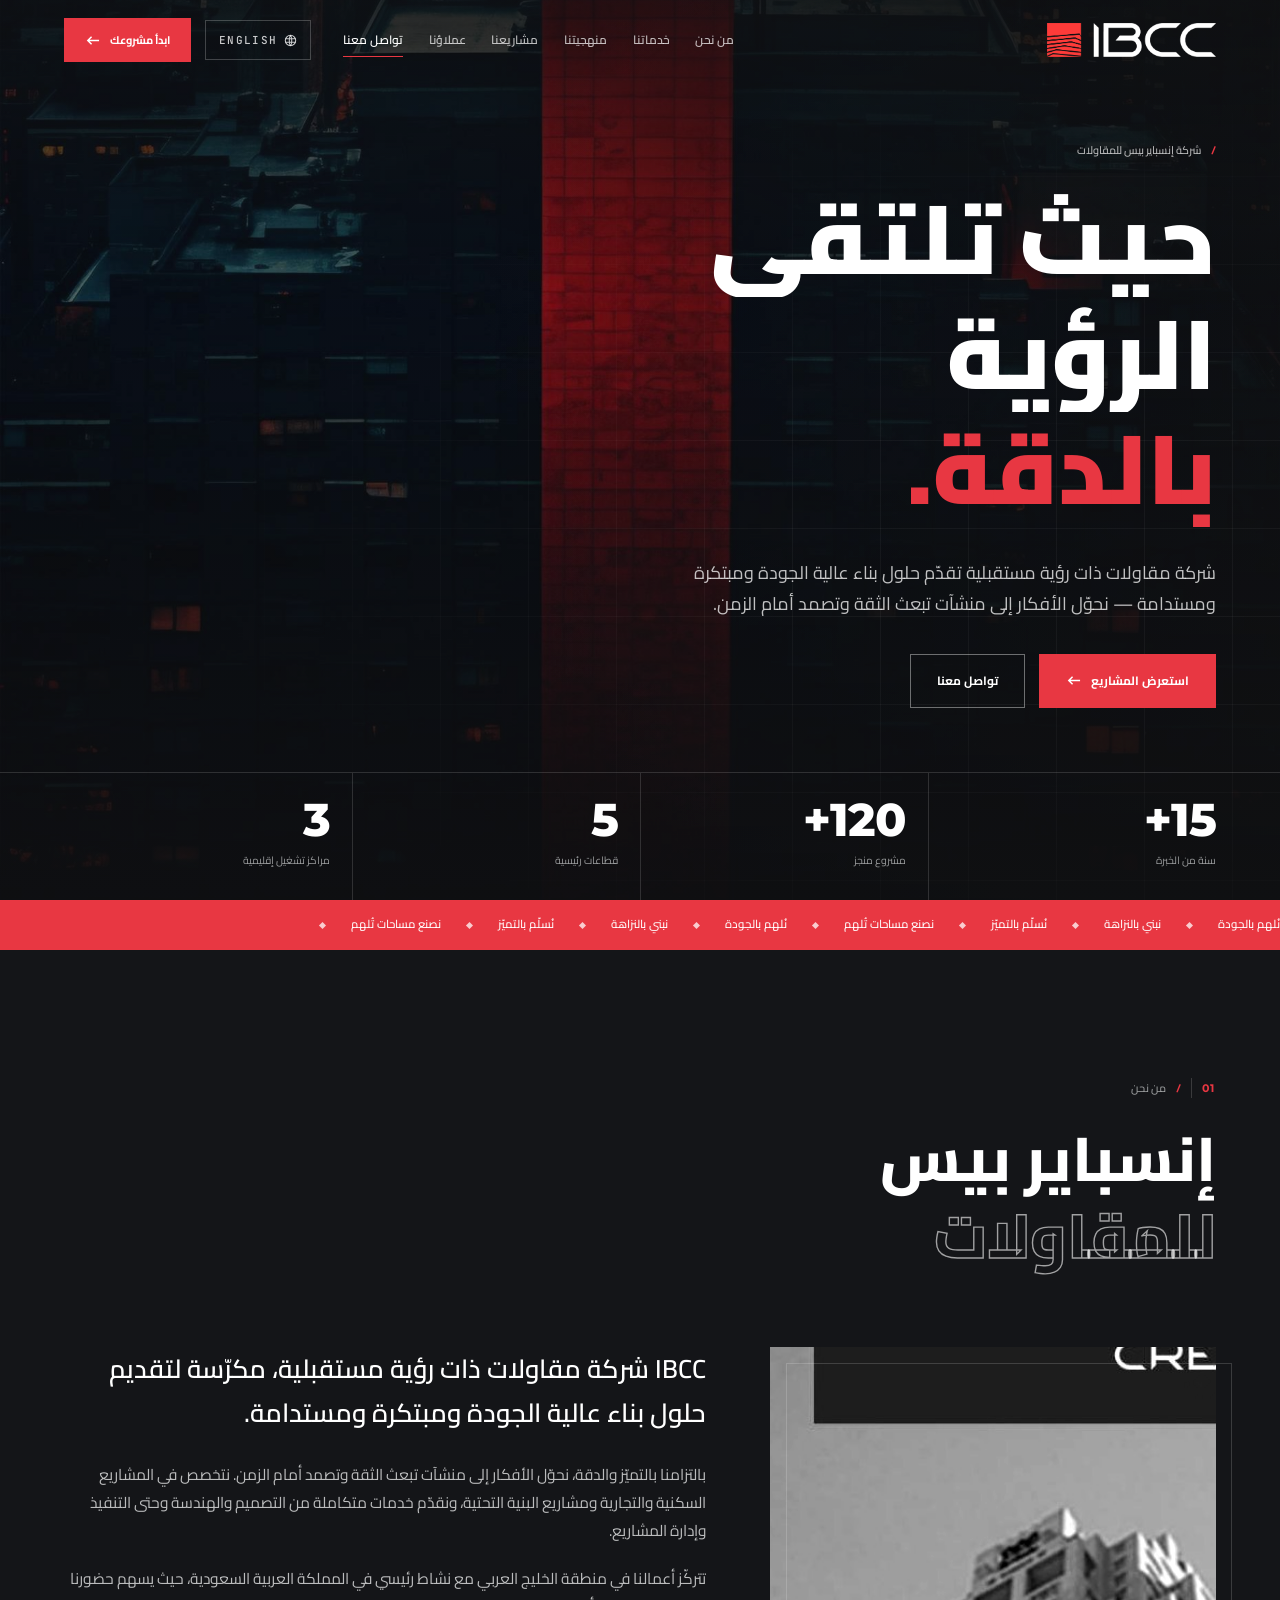
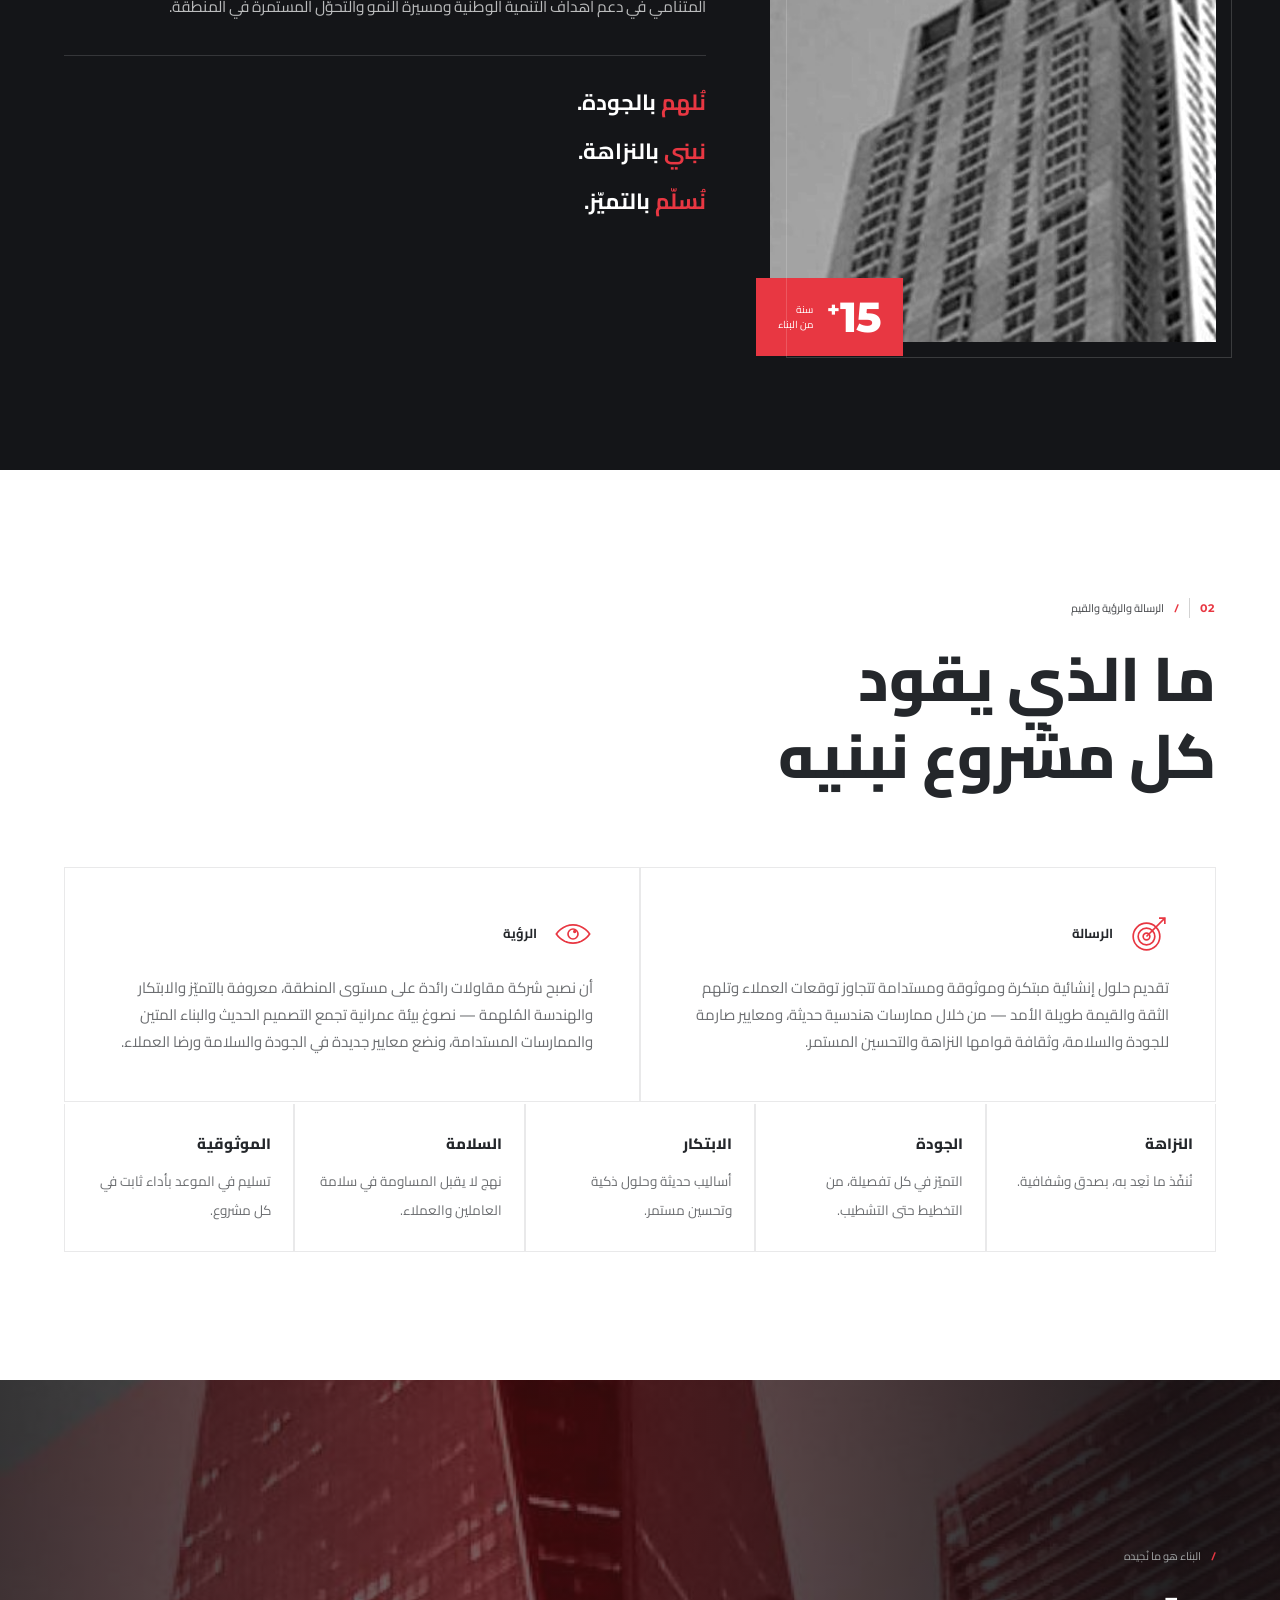
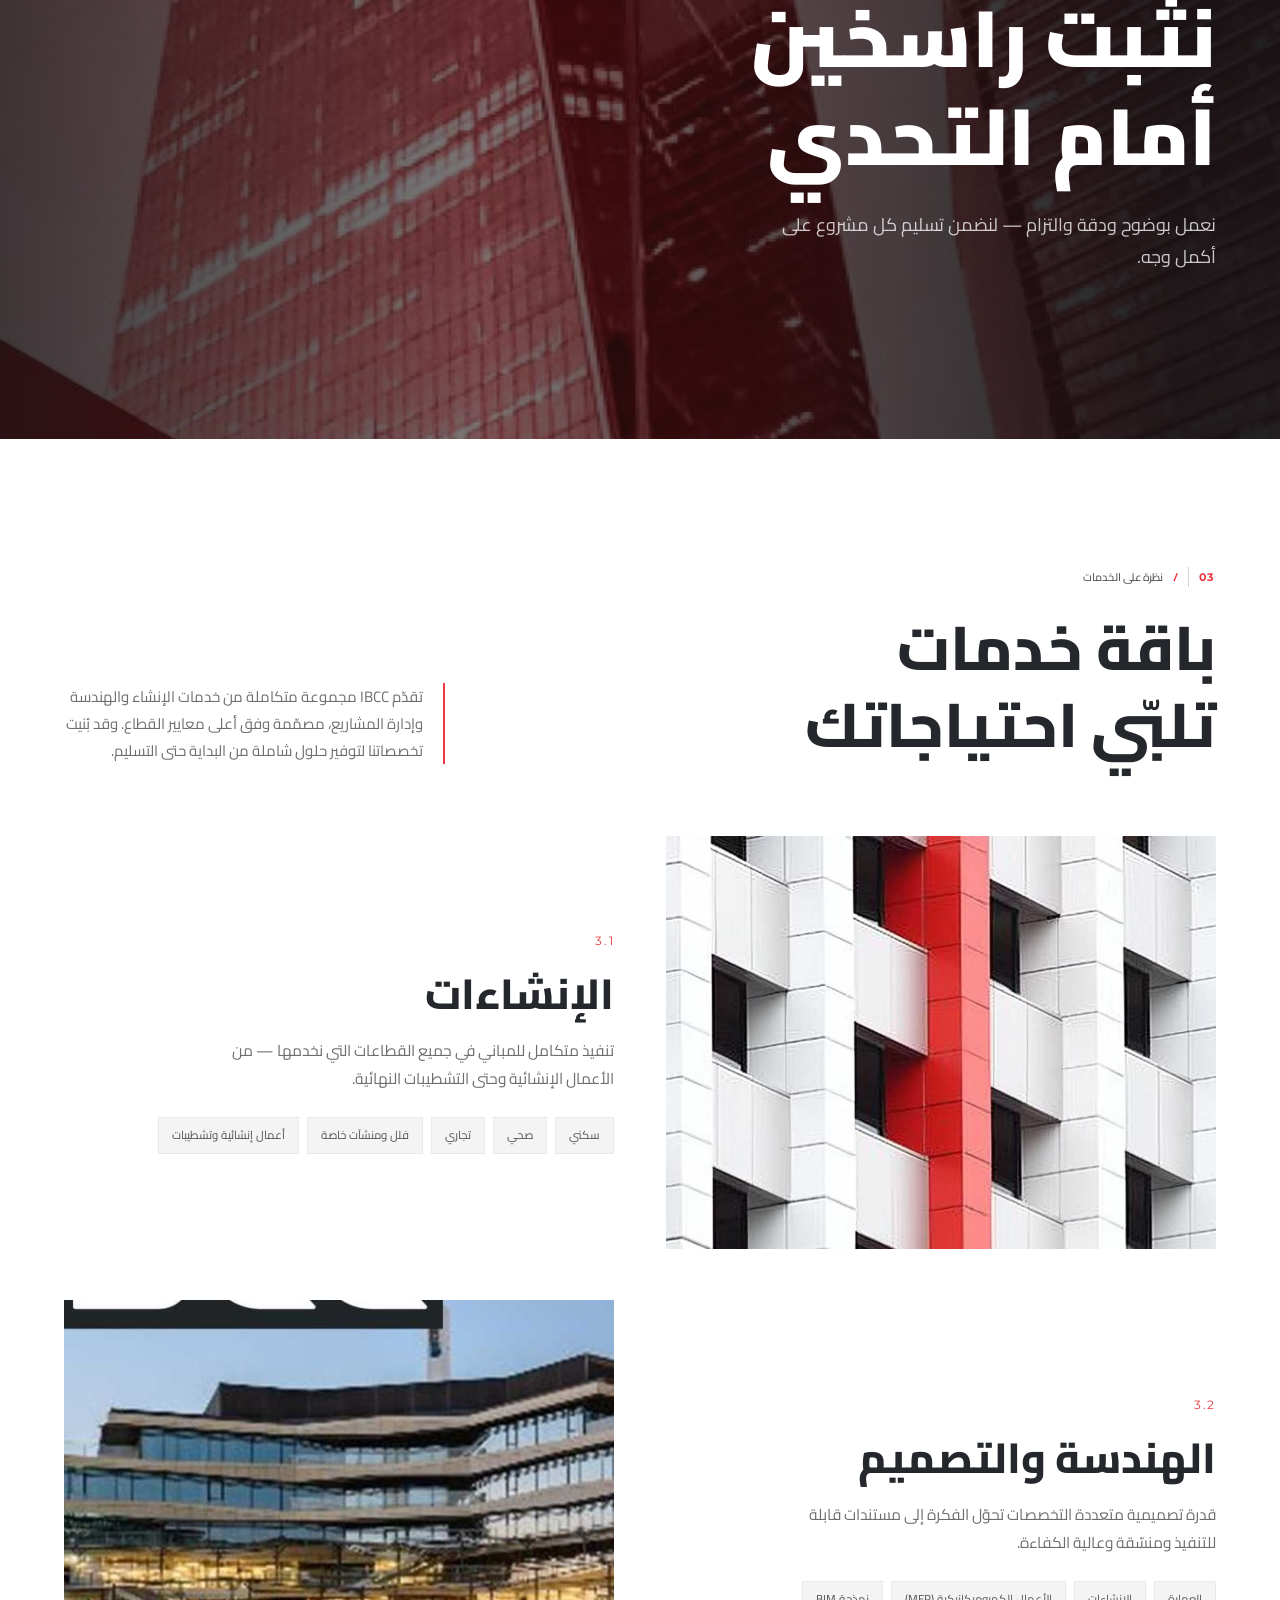
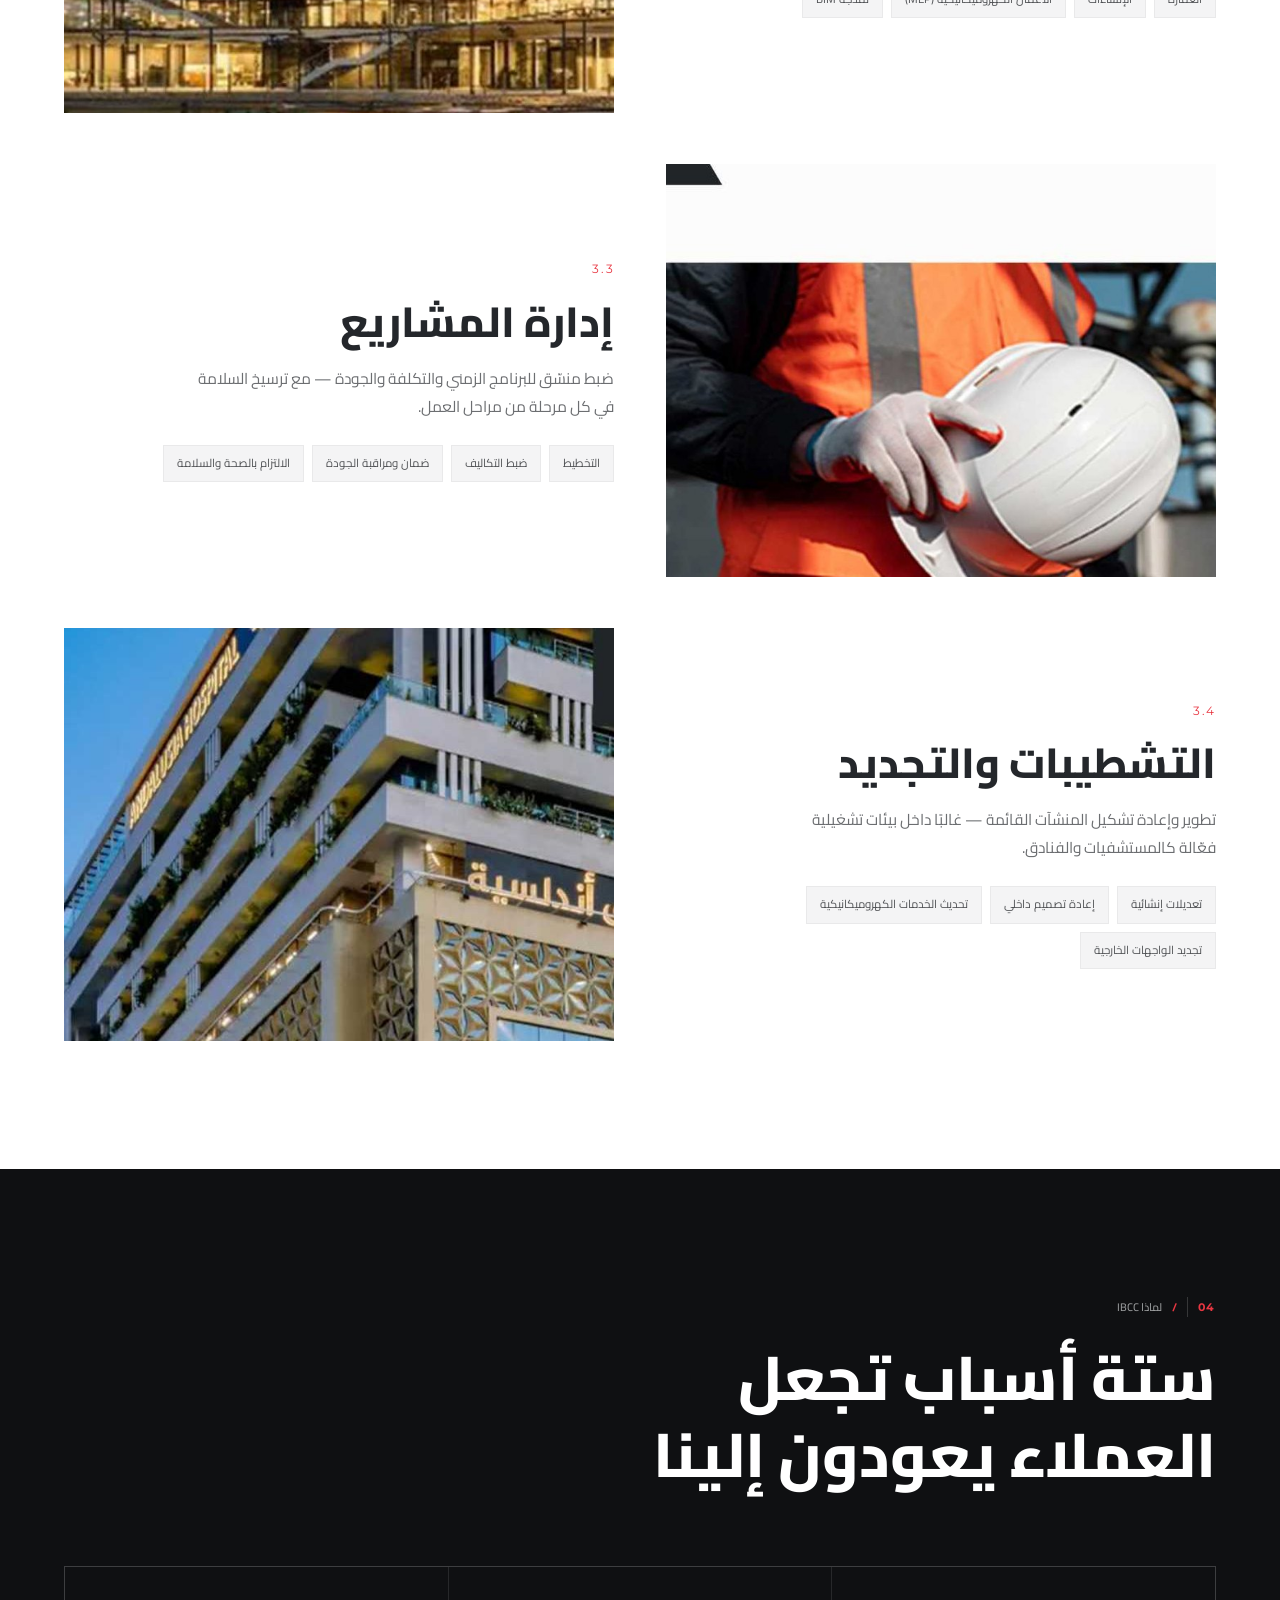
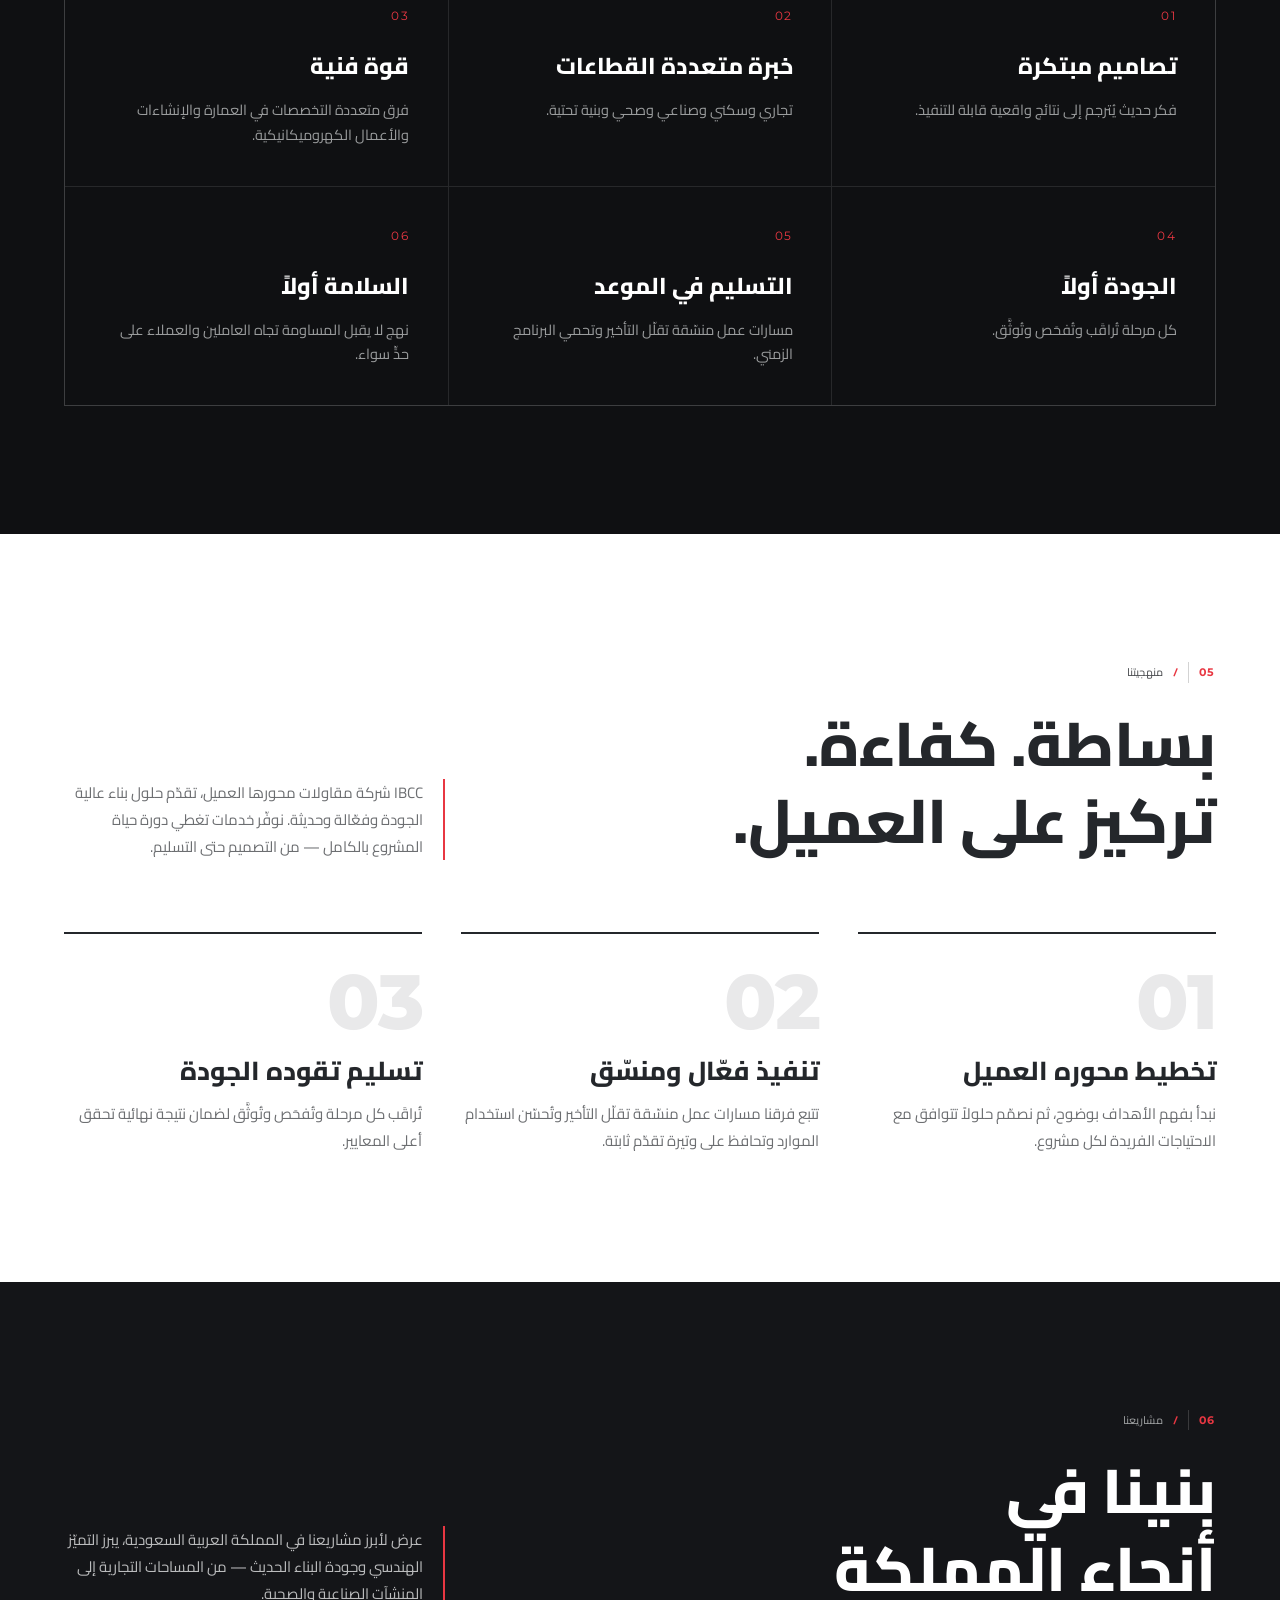
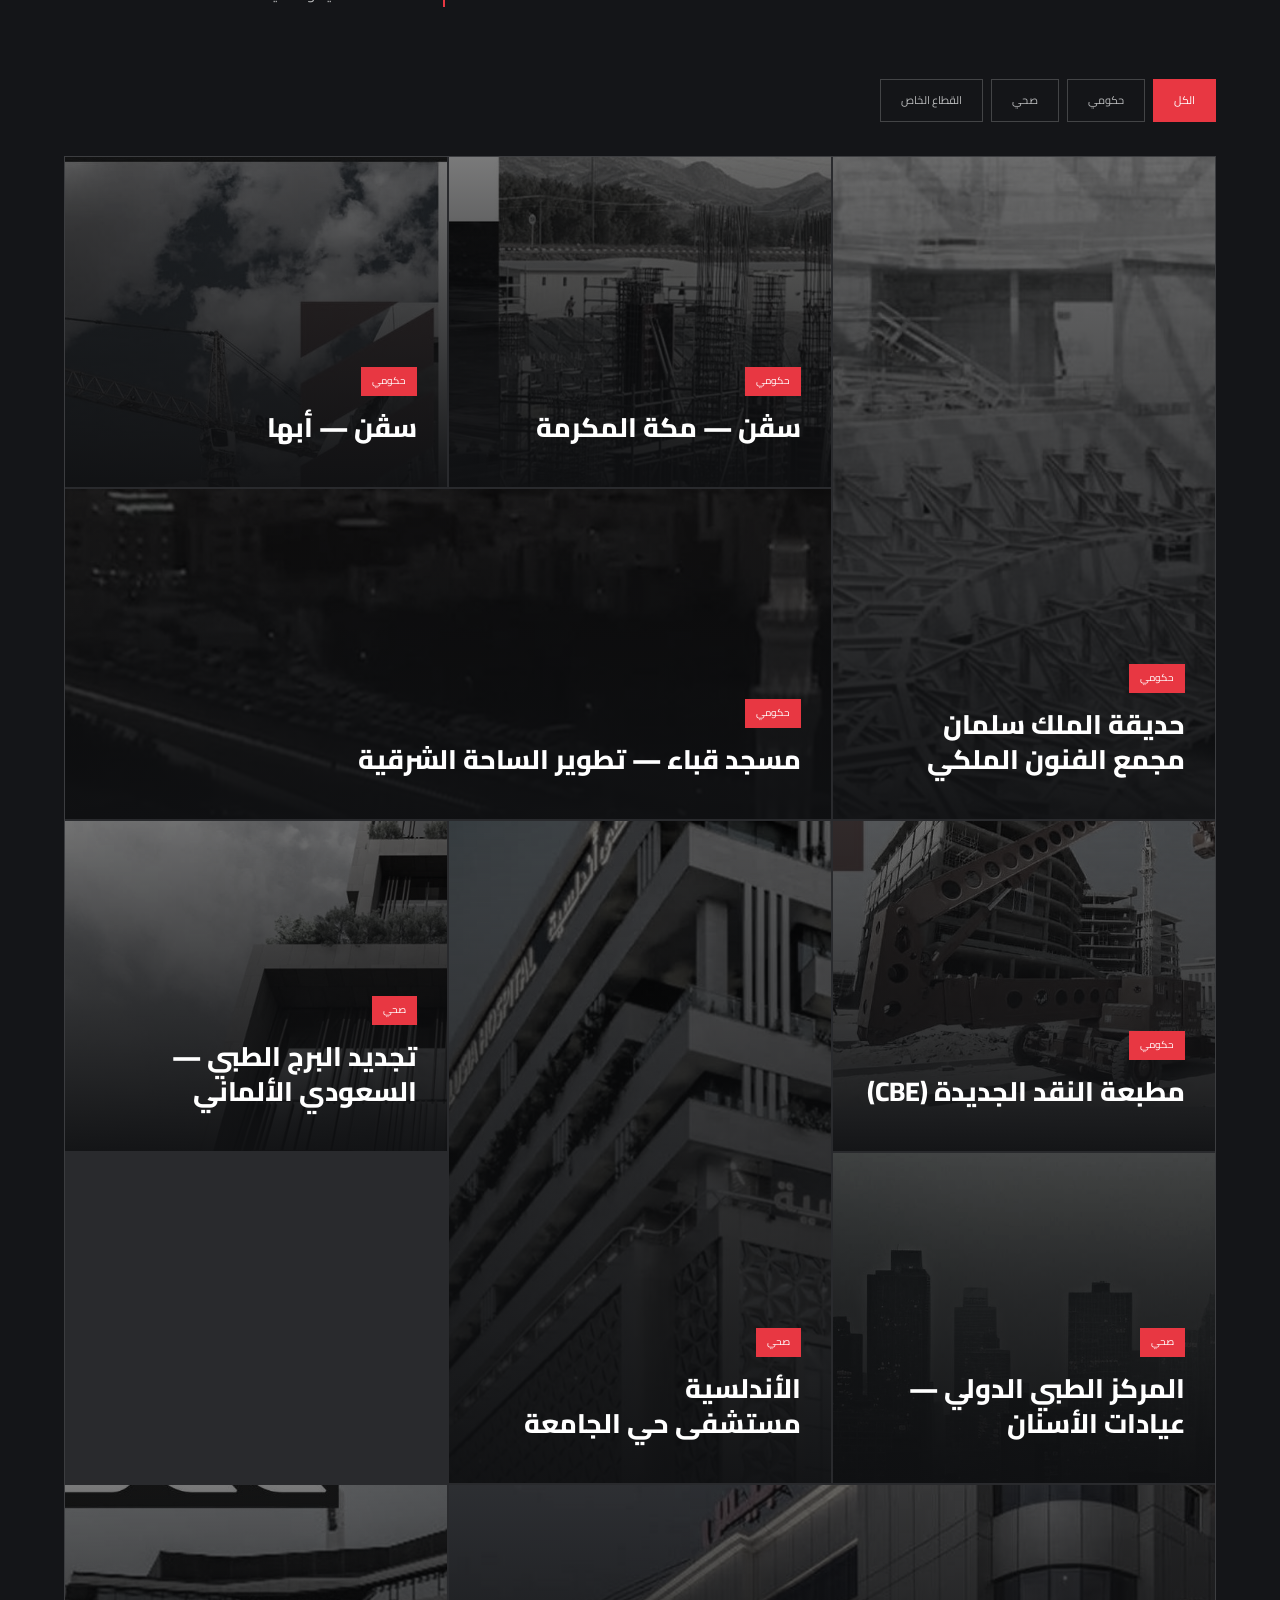
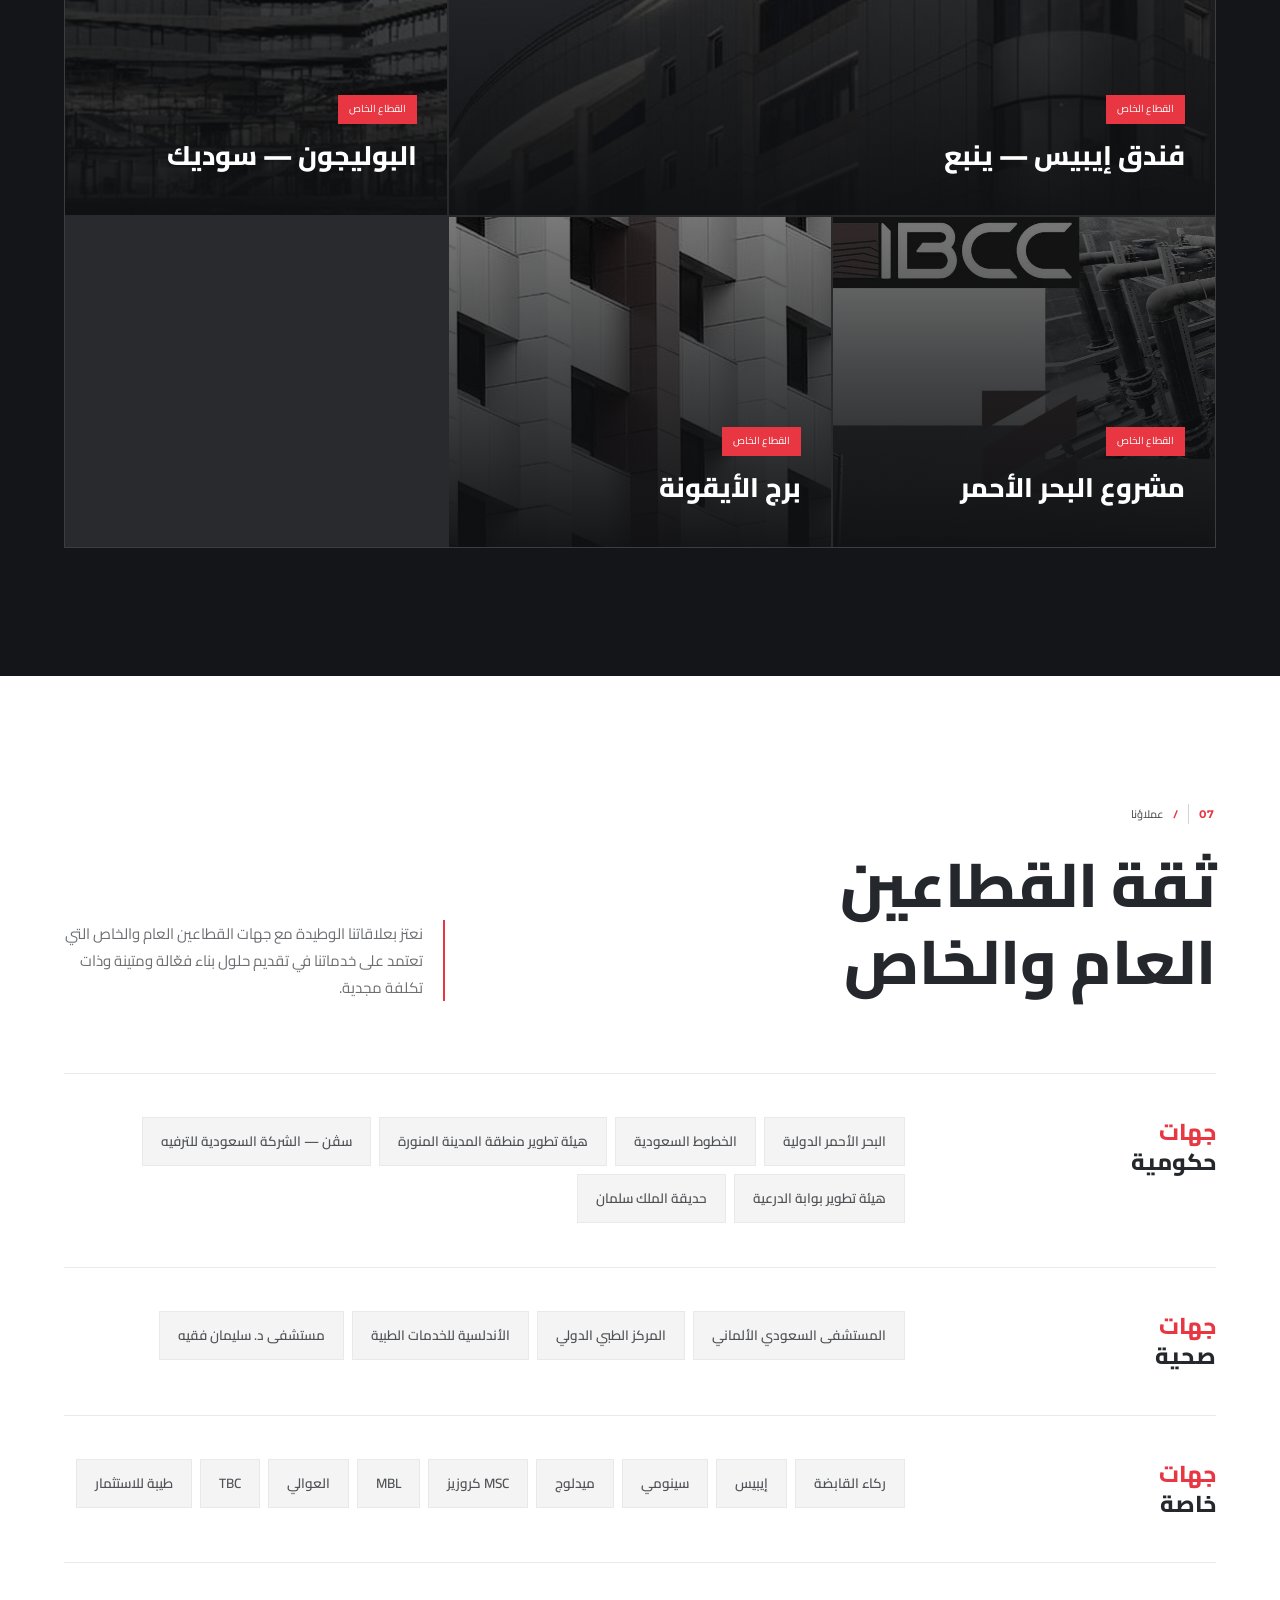
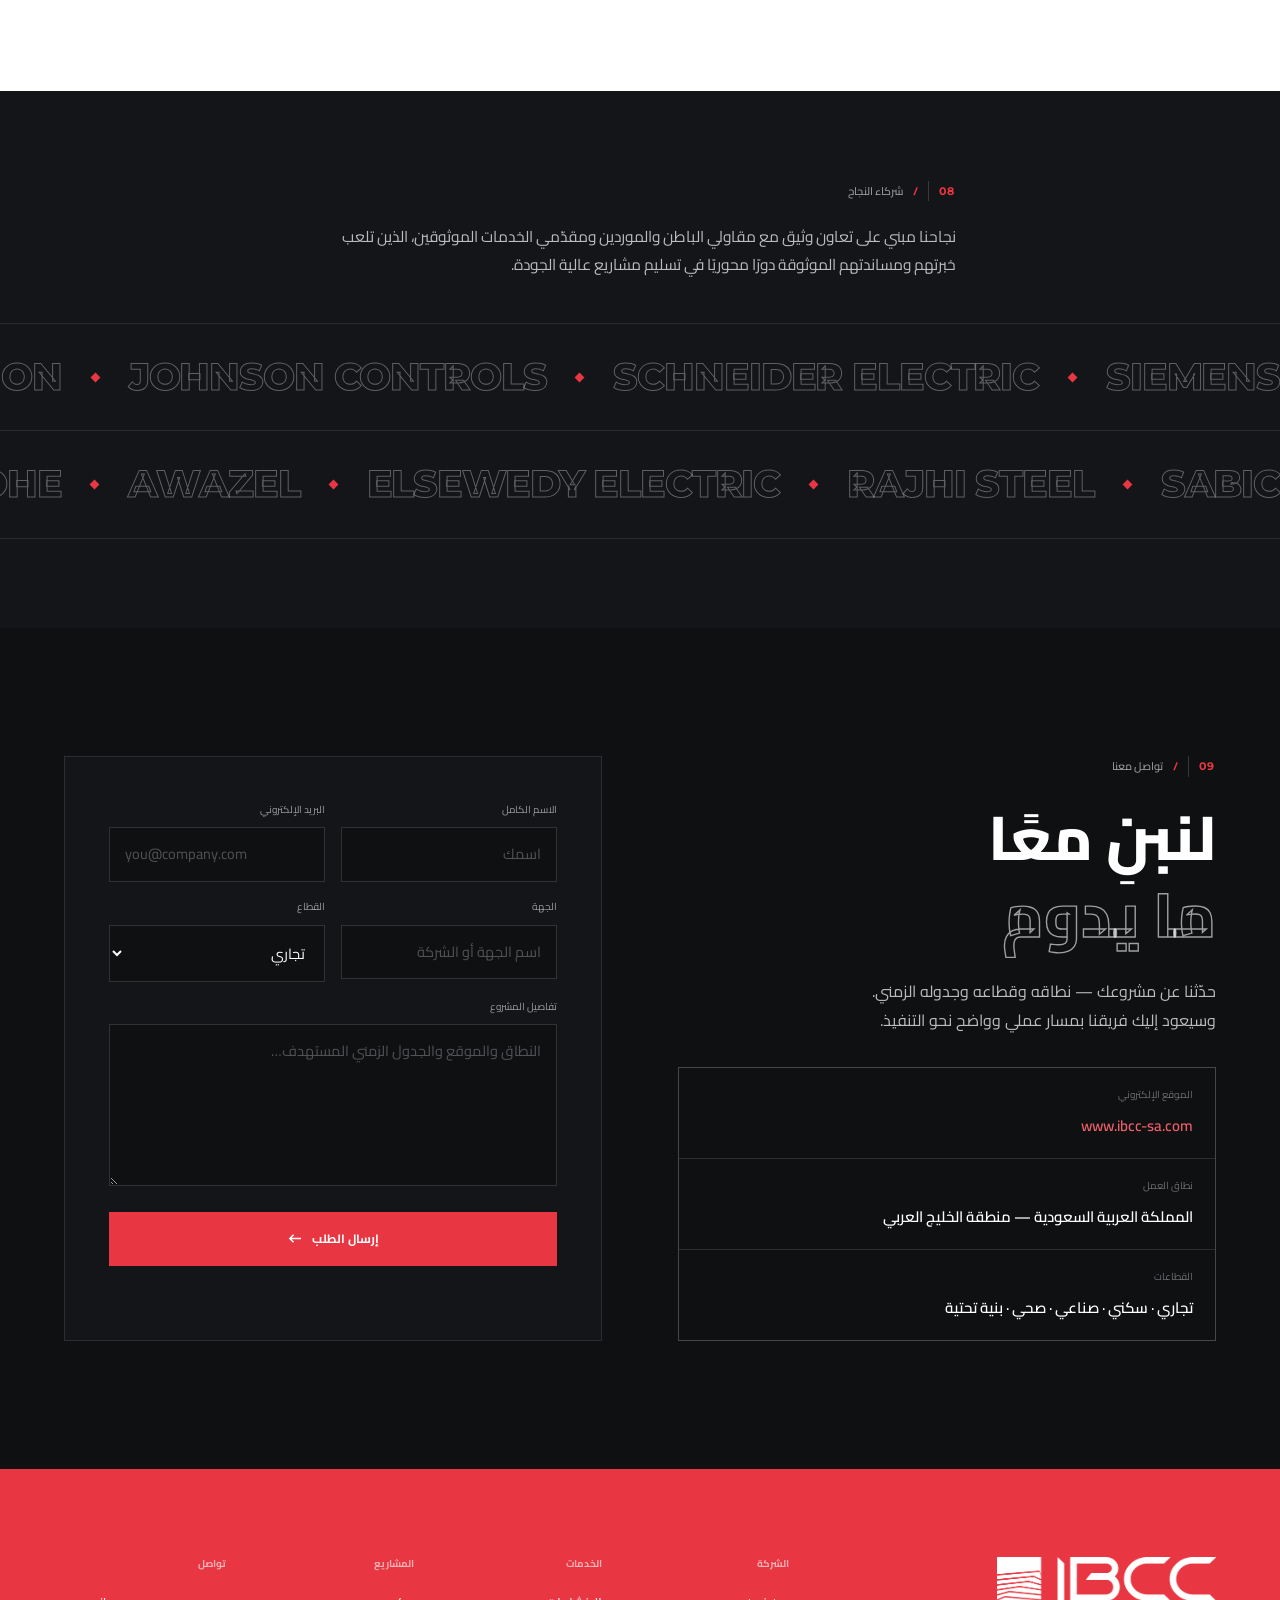
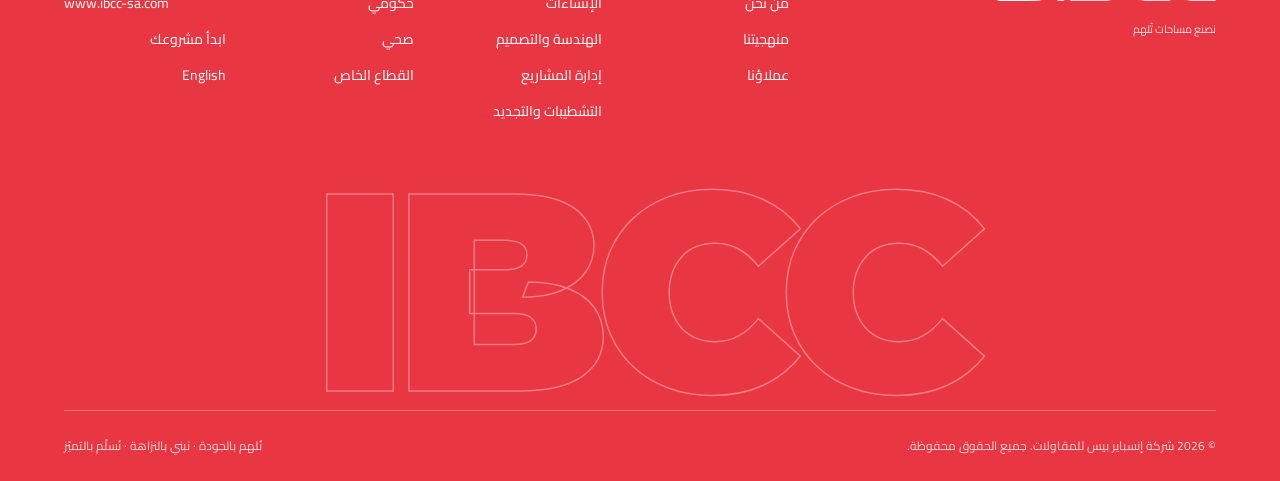
==== commit 90162b8e: "add lang" ====
--- a/ar/index.html
+++ b/ar/index.html
@@ -10,8 +10,8 @@
 <link rel="alternate" hreflang="en" href="../index.html">
 <link rel="preconnect" href="https://fonts.googleapis.com">
 <link rel="preconnect" href="https://fonts.gstatic.com" crossorigin>
-<link href="https://fonts.googleapis.com/css2?family=Cairo:wght@300;400;500;600;700;800;900&family=Montserrat:wght@700;800;900&family=JetBrains+Mono:wght@400;500;700&display=swap" rel="stylesheet">
-<link rel="stylesheet" href="../css/styles.css">
+<link href="https://fonts.googleapis.com/css2?family=Cairo:wght@300;400;500;600;700;800;900&family=Montserrat:wght@400;500;700;800;900&family=JetBrains+Mono:wght@400;500;700&display=swap" rel="stylesheet">
+<link rel="stylesheet" href="../css/styles.css?v=3">
 </head>
 <body>
 
@@ -700,6 +700,6 @@
   <svg viewBox="0 0 16 16" aria-hidden="true"><path d="M8 13V3M4 7l4-4 4 4" fill="none" stroke="currentColor" stroke-width="1.6"/></svg>
 </a>
 
-<script src="../js/main.js"></script>
+<script src="../js/main.js?v=3"></script>
 </body>
 </html>
--- a/css/styles.css
+++ b/css/styles.css
@@ -20,7 +20,10 @@
 
   /* type — --sans/--mono are re-pointed at the Arabic stack on the /ar page */
   --sans-latin:'Montserrat',-apple-system,BlinkMacSystemFont,'Segoe UI',sans-serif;
-  --sans-ar:'Cairo','Segoe UI',Tahoma,sans-serif;
+  /* real Arabic faces first — if Cairo is slow or blocked on mobile data the
+     text still shapes correctly instead of falling back to a Latin family */
+  --sans-ar:'Cairo','Noto Kufi Arabic','Noto Naskh Arabic','Segoe UI',
+            Tahoma,'Geeza Pro','Arabic Typesetting',sans-serif;
   --mono-latin:'JetBrains Mono',ui-monospace,'SFMono-Regular',Menlo,monospace;
   --sans:var(--sans-latin);
   --mono:var(--mono-latin);
@@ -819,22 +822,16 @@
 html[lang="ar"] h1,html[lang="ar"] h2,
 html[lang="ar"] h3,html[lang="ar"] h4{line-height:1.3;letter-spacing:0}
 
-/* kill letter-spacing on everything, then hand it back to Latin-only bits */
-html[lang="ar"] body,html[lang="ar"] p,html[lang="ar"] a,html[lang="ar"] li,
-html[lang="ar"] span,html[lang="ar"] b,html[lang="ar"] em,html[lang="ar"] label,
-html[lang="ar"] button,html[lang="ar"] input,html[lang="ar"] select,
-html[lang="ar"] textarea,html[lang="ar"] .eyebrow,html[lang="ar"] .h2,
-html[lang="ar"] .tag,html[lang="ar"] .nav a,html[lang="ar"] .lang{letter-spacing:0}
-
-html[lang="ar"] .hero__title{line-height:1.18;letter-spacing:0;font-size:clamp(40px,7.6vw,104px)}
-html[lang="ar"] .band__title{line-height:1.24;letter-spacing:0}
+/* Tracking is switched off for the whole page and handed back only to the
+   Latin islands below. This is enforced with !important on purpose: pulling
+   Arabic glyphs apart is a correctness bug, not a style choice, and an
+   enumerated reset silently loses to any later or more specific rule. One
+   blanket rule means no future edit can reintroduce the problem. */
+html[lang="ar"] *{letter-spacing:0 !important}
+
+html[lang="ar"] .hero__title{line-height:1.18;font-size:clamp(40px,7.6vw,104px)}
+html[lang="ar"] .band__title{line-height:1.24}
 html[lang="ar"] .h2{line-height:1.26}
-html[lang="ar"] .motto li,html[lang="ar"] .card h3,
-html[lang="ar"] .svc__body h3,html[lang="ar"] .steps h3{letter-spacing:0}
-/* these three carry class-level tracking that out-specifies the reset above */
-html[lang="ar"] .about__body .lead,
-html[lang="ar"] .about__badge span,
-html[lang="ar"] .contact__info span{letter-spacing:0}
 html[lang="ar"] .about__body .lead{line-height:1.7}
 
 /* Arabic renders no case change — drop the uppercase transform so the
@@ -848,17 +845,16 @@
 html[lang="ar"] .ticks li,html[lang="ar"] .hero__stats span,
 html[lang="ar"] .ftr__tag,html[lang="ar"] .nav__title{text-transform:none}
 
-/* Latin-only elements keep the brand face and their tracking */
-html[lang="ar"] .ftr__wordmark{font-family:var(--sans-latin);letter-spacing:-.06em}
-html[lang="ar"] .marquee span{font-family:var(--sans-latin);letter-spacing:-.03em;text-transform:uppercase}
+/* Latin-only islands — these hold no Arabic glyphs, so they keep the brand
+   face and opt back into tracking (matching the blanket rule's !important) */
+html[lang="ar"] .ftr__wordmark{font-family:var(--sans-latin);letter-spacing:-.06em !important}
+html[lang="ar"] .marquee span{font-family:var(--sans-latin);letter-spacing:-.03em !important;text-transform:uppercase}
 html[lang="ar"] .hero__stats b,html[lang="ar"] .about__badge b,
-html[lang="ar"] .steps__n,html[lang="ar"] .why__n,
-html[lang="ar"] .svc__no,html[lang="ar"] .idx{
-  font-family:var(--sans-latin);letter-spacing:-.02em;
-}
-html[lang="ar"] .why__n,html[lang="ar"] .svc__no,html[lang="ar"] .idx{letter-spacing:.14em}
+html[lang="ar"] .steps__n{font-family:var(--sans-latin);letter-spacing:-.02em !important}
+html[lang="ar"] .why__n,html[lang="ar"] .svc__no,
+html[lang="ar"] .idx{font-family:var(--sans-latin);letter-spacing:.14em !important}
 /* English label on the Arabic page */
-html[lang="ar"] .lang [lang="en"]{font-family:var(--mono-latin);letter-spacing:.12em;font-size:11px}
+html[lang="ar"] .lang [lang="en"]{font-family:var(--mono-latin);letter-spacing:.12em !important;font-size:11px}
 
 /* ── Motion preferences ─────────────────────────────────────── */
 @media (prefers-reduced-motion:reduce){
